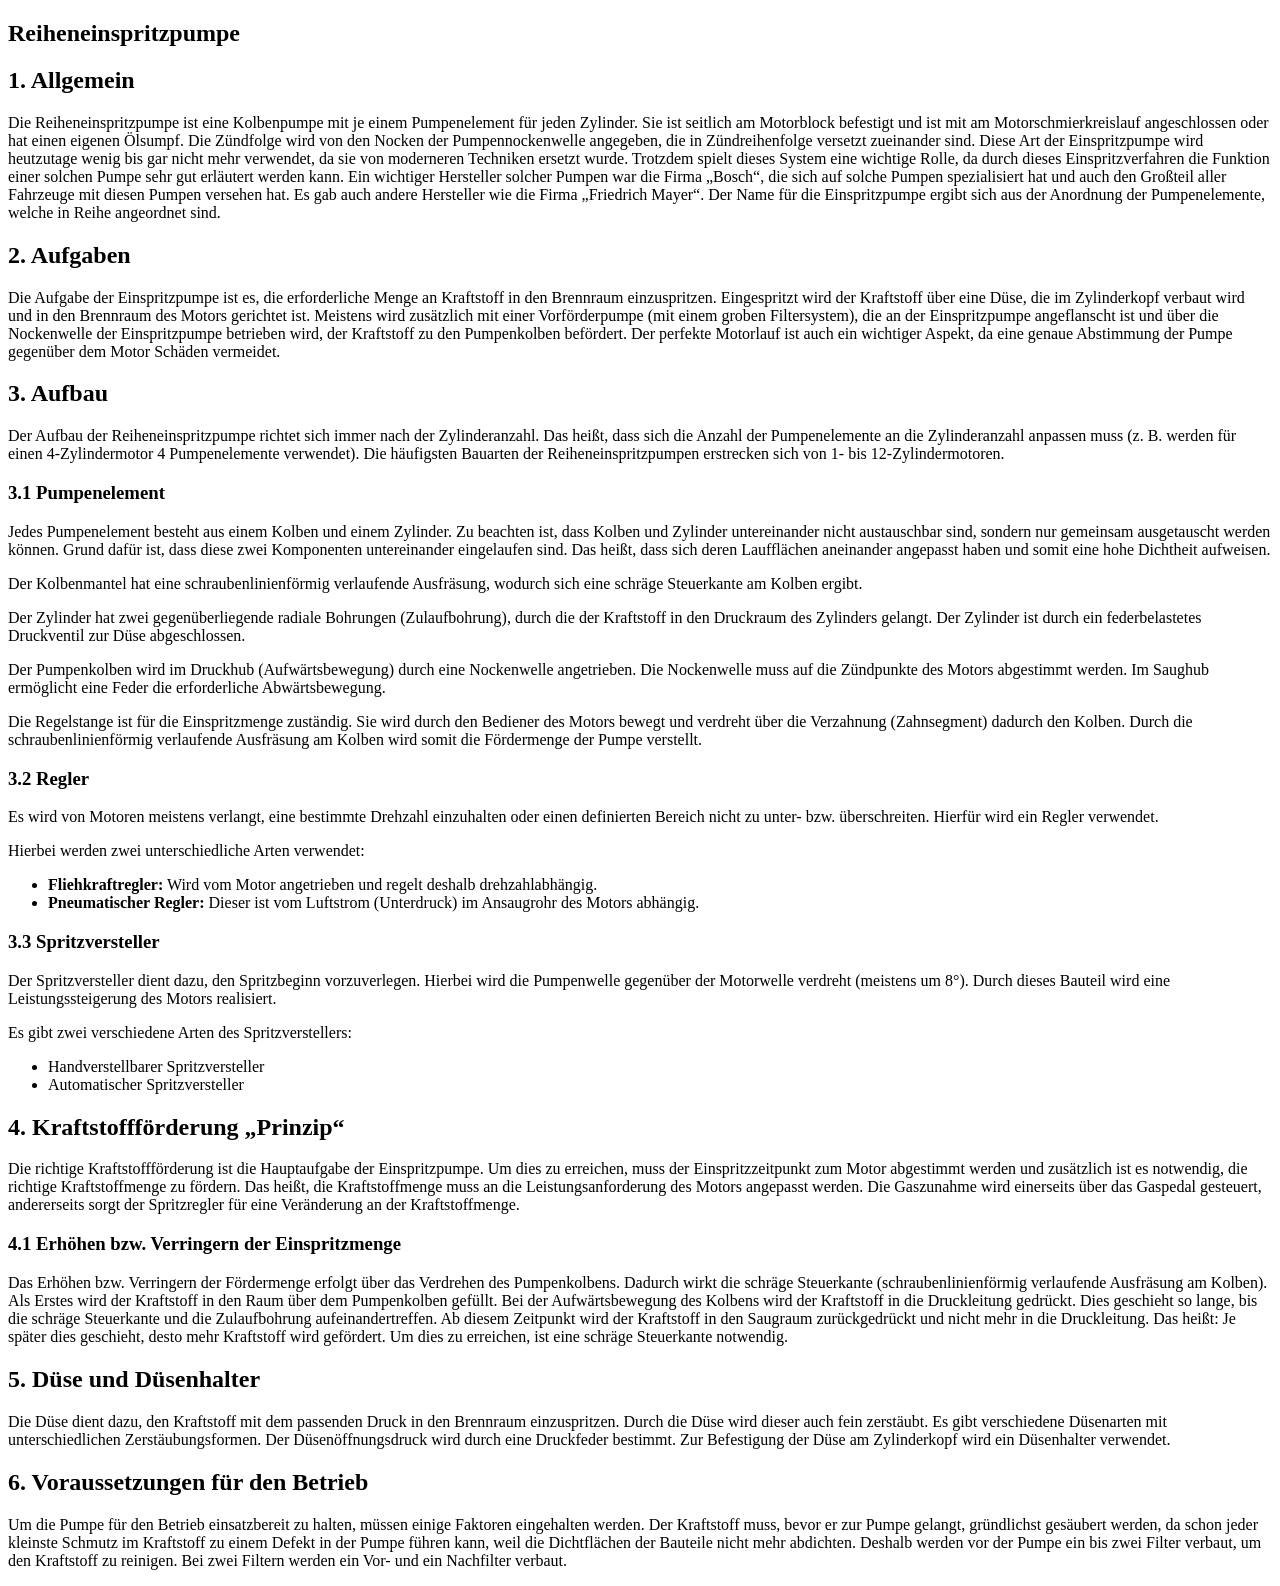
==== Einspritzung.html @ a96e4a01 "Create Einspritzung.html" ====
<!DOCTYPE html>
<html lang="de">
<head>
    <meta charset="UTF-8">
    <meta name="viewport" content="width=device-width, initial-scale=1.0">
    <title>Reiheneinspritzpumpe</title>
</head>
<body>

    <article>
        <h1>Reiheneinspritzpumpe</h1>

        <section id="allgemein">
            <h2>1. Allgemein</h2>
            <p>Die Reiheneinspritzpumpe ist eine Kolbenpumpe mit je einem Pumpenelement für jeden Zylinder. Sie ist seitlich am Motorblock befestigt und ist mit am Motorschmierkreislauf angeschlossen oder hat einen eigenen Ölsumpf. Die Zündfolge wird von den Nocken der Pumpennockenwelle angegeben, die in Zündreihenfolge versetzt zueinander sind. Diese Art der Einspritzpumpe wird heutzutage wenig bis gar nicht mehr verwendet, da sie von moderneren Techniken ersetzt wurde. Trotzdem spielt dieses System eine wichtige Rolle, da durch dieses Einspritzverfahren die Funktion einer solchen Pumpe sehr gut erläutert werden kann. Ein wichtiger Hersteller solcher Pumpen war die Firma „Bosch“, die sich auf solche Pumpen spezialisiert hat und auch den Großteil aller Fahrzeuge mit diesen Pumpen versehen hat. Es gab auch andere Hersteller wie die Firma „Friedrich Mayer“. Der Name für die Einspritzpumpe ergibt sich aus der Anordnung der Pumpenelemente, welche in Reihe angeordnet sind.</p>
        </section>

        <section id="aufgaben">
            <h2>2. Aufgaben</h2>
            <p>Die Aufgabe der Einspritzpumpe ist es, die erforderliche Menge an Kraftstoff in den Brennraum einzuspritzen. Eingespritzt wird der Kraftstoff über eine Düse, die im Zylinderkopf verbaut wird und in den Brennraum des Motors gerichtet ist. Meistens wird zusätzlich mit einer Vorförderpumpe (mit einem groben Filtersystem), die an der Einspritzpumpe angeflanscht ist und über die Nockenwelle der Einspritzpumpe betrieben wird, der Kraftstoff zu den Pumpenkolben befördert. Der perfekte Motorlauf ist auch ein wichtiger Aspekt, da eine genaue Abstimmung der Pumpe gegenüber dem Motor Schäden vermeidet.</p>
        </section>

        <section id="aufbau">
            <h2>3. Aufbau</h2>
            <p>Der Aufbau der Reiheneinspritzpumpe richtet sich immer nach der Zylinderanzahl. Das heißt, dass sich die Anzahl der Pumpenelemente an die Zylinderanzahl anpassen muss (z. B. werden für einen 4-Zylindermotor 4 Pumpenelemente verwendet). Die häufigsten Bauarten der Reiheneinspritzpumpen erstrecken sich von 1- bis 12-Zylindermotoren.</p>

            <h3>3.1 Pumpenelement</h3>
            <p>Jedes Pumpenelement besteht aus einem Kolben und einem Zylinder. Zu beachten ist, dass Kolben und Zylinder untereinander nicht austauschbar sind, sondern nur gemeinsam ausgetauscht werden können. Grund dafür ist, dass diese zwei Komponenten untereinander eingelaufen sind. Das heißt, dass sich deren Laufflächen aneinander angepasst haben und somit eine hohe Dichtheit aufweisen.</p>
            <p>Der Kolbenmantel hat eine schraubenlinienförmig verlaufende Ausfräsung, wodurch sich eine schräge Steuerkante am Kolben ergibt.</p>
            <p>Der Zylinder hat zwei gegenüberliegende radiale Bohrungen (Zulaufbohrung), durch die der Kraftstoff in den Druckraum des Zylinders gelangt. Der Zylinder ist durch ein federbelastetes Druckventil zur Düse abgeschlossen.</p>
            <p>Der Pumpenkolben wird im Druckhub (Aufwärtsbewegung) durch eine Nockenwelle angetrieben. Die Nockenwelle muss auf die Zündpunkte des Motors abgestimmt werden. Im Saughub ermöglicht eine Feder die erforderliche Abwärtsbewegung.</p>
            <p>Die Regelstange ist für die Einspritzmenge zuständig. Sie wird durch den Bediener des Motors bewegt und verdreht über die Verzahnung (Zahnsegment) dadurch den Kolben. Durch die schraubenlinienförmig verlaufende Ausfräsung am Kolben wird somit die Fördermenge der Pumpe verstellt.</p>

            <h3>3.2 Regler</h3>
            <p>Es wird von Motoren meistens verlangt, eine bestimmte Drehzahl einzuhalten oder einen definierten Bereich nicht zu unter- bzw. überschreiten. Hierfür wird ein Regler verwendet.</p>
            <p>Hierbei werden zwei unterschiedliche Arten verwendet:</p>
            <ul>
                <li><strong>Fliehkraftregler:</strong> Wird vom Motor angetrieben und regelt deshalb drehzahlabhängig.</li>
                <li><strong>Pneumatischer Regler:</strong> Dieser ist vom Luftstrom (Unterdruck) im Ansaugrohr des Motors abhängig.</li>
            </ul>

            <h3>3.3 Spritzversteller</h3>
            <p>Der Spritzversteller dient dazu, den Spritzbeginn vorzuverlegen. Hierbei wird die Pumpenwelle gegenüber der Motorwelle verdreht (meistens um 8°). Durch dieses Bauteil wird eine Leistungssteigerung des Motors realisiert.</p>
            <p>Es gibt zwei verschiedene Arten des Spritzverstellers:</p>
            <ul>
                <li>Handverstellbarer Spritzversteller</li>
                <li>Automatischer Spritzversteller</li>
            </ul>
        </section>

        <section id="kraftstofffoerderung">
            <h2>4. Kraftstoffförderung „Prinzip“</h2>
            <p>Die richtige Kraftstoffförderung ist die Hauptaufgabe der Einspritzpumpe. Um dies zu erreichen, muss der Einspritzzeitpunkt zum Motor abgestimmt werden und zusätzlich ist es notwendig, die richtige Kraftstoffmenge zu fördern. Das heißt, die Kraftstoffmenge muss an die Leistungsanforderung des Motors angepasst werden. Die Gaszunahme wird einerseits über das Gaspedal gesteuert, andererseits sorgt der Spritzregler für eine Veränderung an der Kraftstoffmenge.</p>

            <h3>4.1 Erhöhen bzw. Verringern der Einspritzmenge</h3>
            <p>Das Erhöhen bzw. Verringern der Fördermenge erfolgt über das Verdrehen des Pumpenkolbens. Dadurch wirkt die schräge Steuerkante (schraubenlinienförmig verlaufende Ausfräsung am Kolben). Als Erstes wird der Kraftstoff in den Raum über dem Pumpenkolben gefüllt. Bei der Aufwärtsbewegung des Kolbens wird der Kraftstoff in die Druckleitung gedrückt. Dies geschieht so lange, bis die schräge Steuerkante und die Zulaufbohrung aufeinandertreffen. Ab diesem Zeitpunkt wird der Kraftstoff in den Saugraum zurückgedrückt und nicht mehr in die Druckleitung. Das heißt: Je später dies geschieht, desto mehr Kraftstoff wird gefördert. Um dies zu erreichen, ist eine schräge Steuerkante notwendig.</p>
        </section>

        <section id="duese">
            <h2>5. Düse und Düsenhalter</h2>
            <p>Die Düse dient dazu, den Kraftstoff mit dem passenden Druck in den Brennraum einzuspritzen. Durch die Düse wird dieser auch fein zerstäubt. Es gibt verschiedene Düsenarten mit unterschiedlichen Zerstäubungsformen. Der Düsenöffnungsdruck wird durch eine Druckfeder bestimmt. Zur Befestigung der Düse am Zylinderkopf wird ein Düsenhalter verwendet.</p>
        </section>

        <section id="voraussetzungen">
            <h2>6. Voraussetzungen für den Betrieb</h2>
            <p>Um die Pumpe für den Betrieb einsatzbereit zu halten, müssen einige Faktoren eingehalten werden. Der Kraftstoff muss, bevor er zur Pumpe gelangt, gründlichst gesäubert werden, da schon jeder kleinste Schmutz im Kraftstoff zu einem Defekt in der Pumpe führen kann, weil die Dichtflächen der Bauteile nicht mehr abdichten. Deshalb werden vor der Pumpe ein bis zwei Filter verbaut, um den Kraftstoff zu reinigen. Bei zwei Filtern werden ein Vor- und ein Nachfilter verbaut.</p>
        </section>
    </article>

</body>
</html>
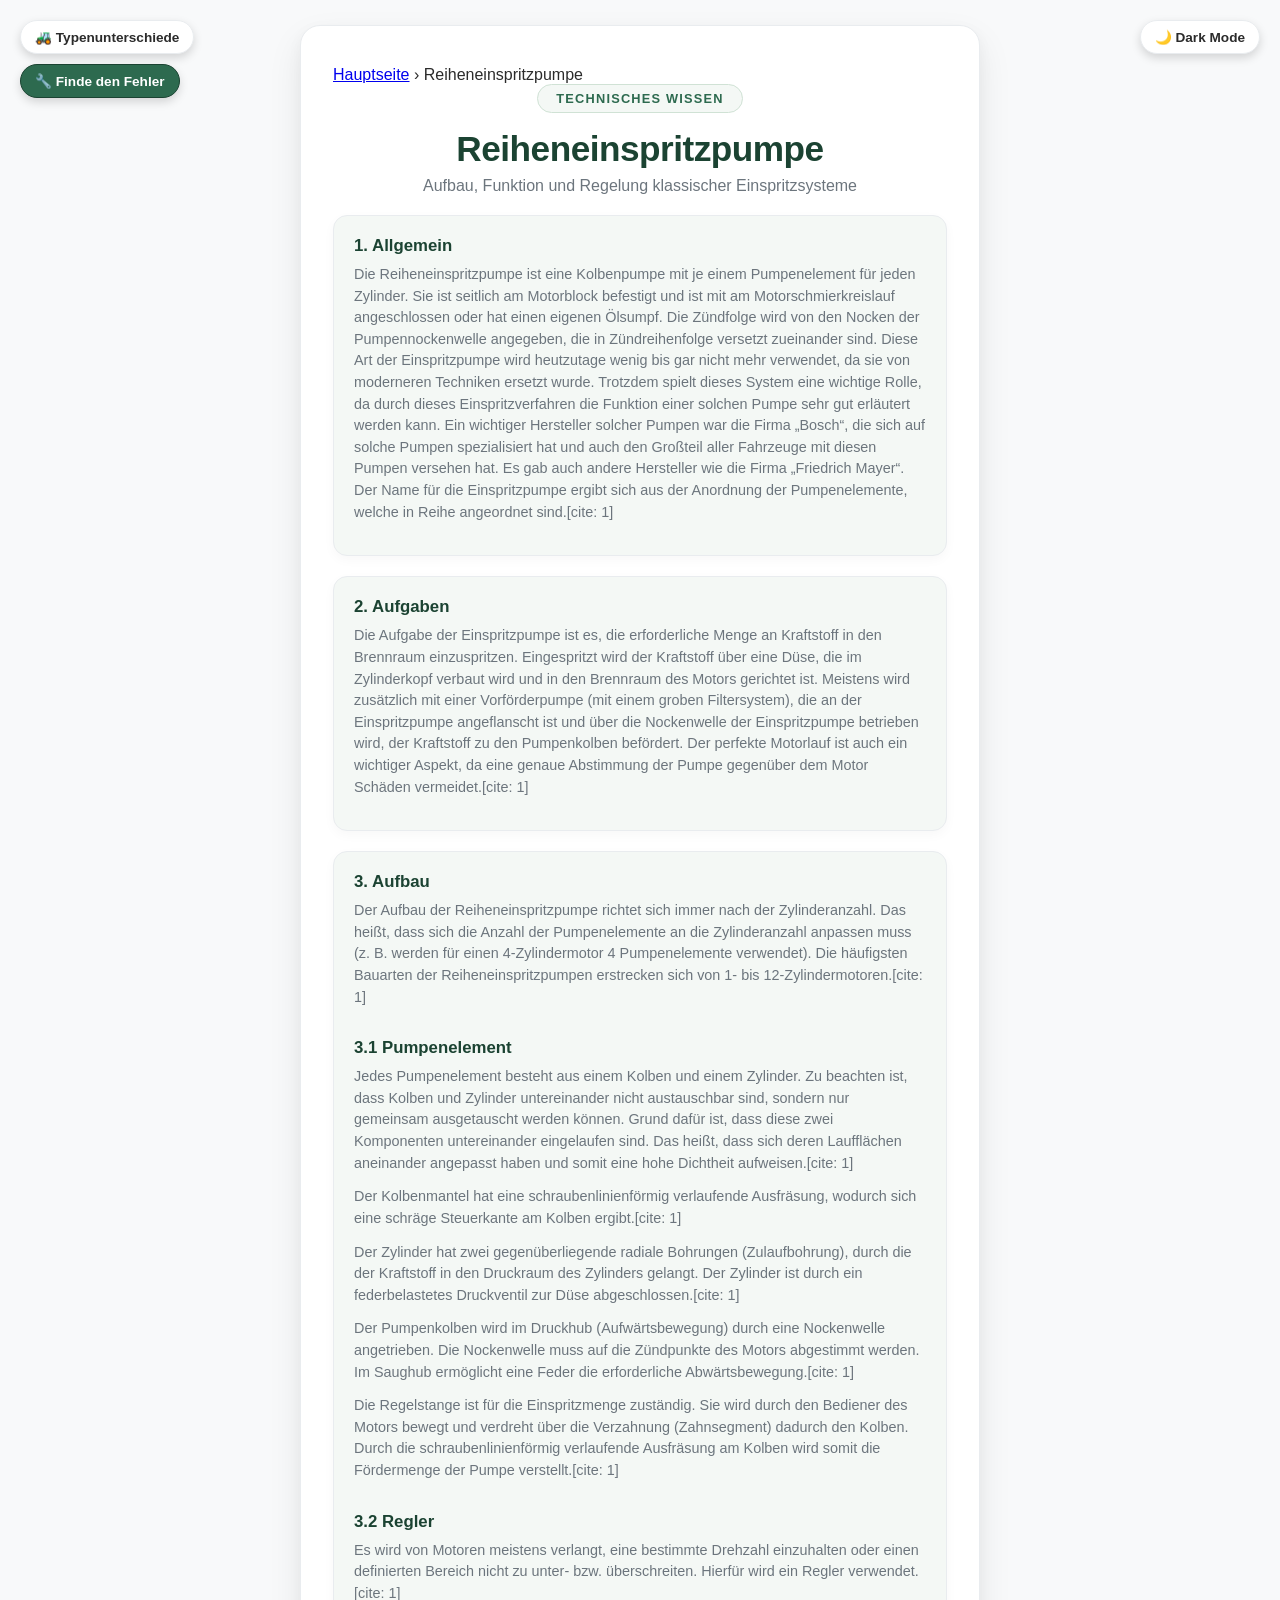
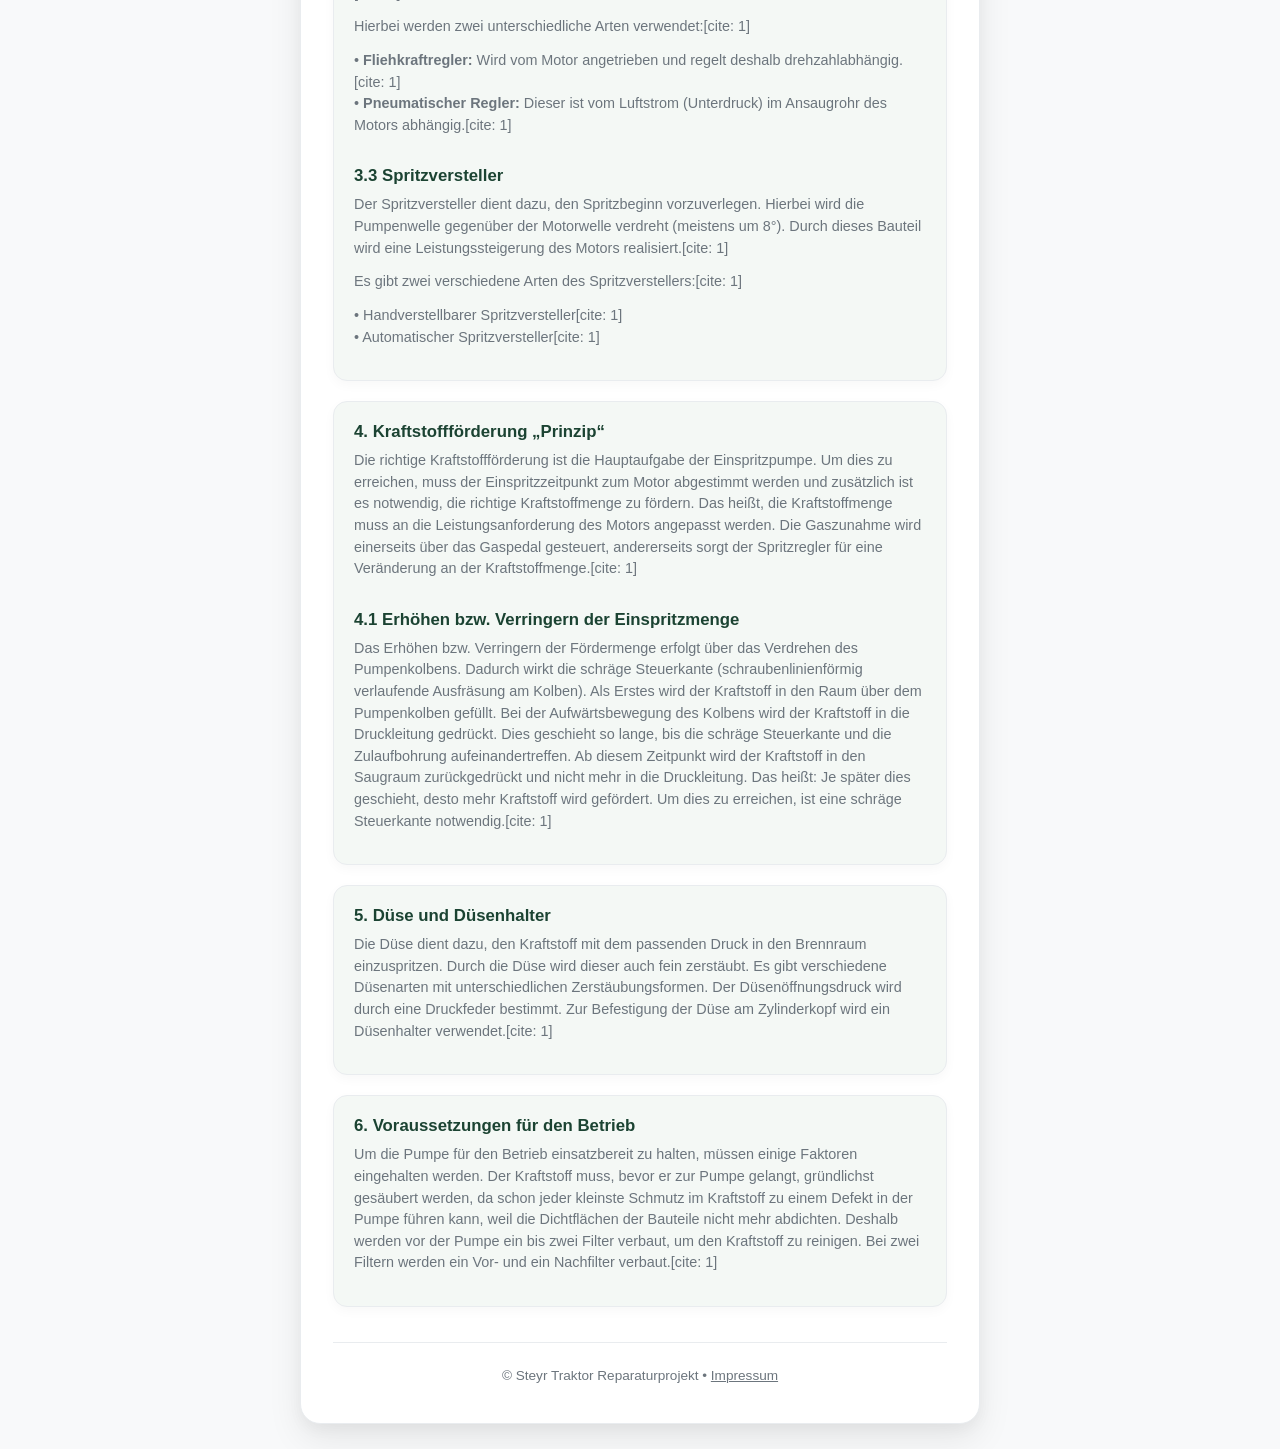
==== commit a30246b6: "Update Einspritzung.html" ====
--- a/Einspritzung.html
+++ b/Einspritzung.html
@@ -3,69 +3,117 @@
 <head>
     <meta charset="UTF-8">
     <meta name="viewport" content="width=device-width, initial-scale=1.0">
-    <title>Reiheneinspritzpumpe</title>
+    <title>Reiheneinspritzpumpe – Aufbau & Funktion</title>
+    <link rel="stylesheet" href="style.css">
+    <script>
+        if (localStorage.getItem('theme') === 'dark') {
+            document.documentElement.classList.add('dark-mode');
+        }
+    </script>
 </head>
 <body>
 
-    <article>
-        <h1>Reiheneinspritzpumpe</h1>
+    <div class="top-nav-buttons">
+        <a href="typenunterschiede.html" class="top-btn spec-btn">🚜 Typenunterschiede</a>
+        <a href="troubleshooting.html" class="top-btn trouble-btn">🔧 Finde den Fehler</a>
+    </div>
+    <button id="theme-toggle" class="theme-toggle-btn">🌙 Dark Mode</button>
 
-        <section id="allgemein">
-            <h2>1. Allgemein</h2>
-            <p>Die Reiheneinspritzpumpe ist eine Kolbenpumpe mit je einem Pumpenelement für jeden Zylinder. Sie ist seitlich am Motorblock befestigt und ist mit am Motorschmierkreislauf angeschlossen oder hat einen eigenen Ölsumpf. Die Zündfolge wird von den Nocken der Pumpennockenwelle angegeben, die in Zündreihenfolge versetzt zueinander sind. Diese Art der Einspritzpumpe wird heutzutage wenig bis gar nicht mehr verwendet, da sie von moderneren Techniken ersetzt wurde. Trotzdem spielt dieses System eine wichtige Rolle, da durch dieses Einspritzverfahren die Funktion einer solchen Pumpe sehr gut erläutert werden kann. Ein wichtiger Hersteller solcher Pumpen war die Firma „Bosch“, die sich auf solche Pumpen spezialisiert hat und auch den Großteil aller Fahrzeuge mit diesen Pumpen versehen hat. Es gab auch andere Hersteller wie die Firma „Friedrich Mayer“. Der Name für die Einspritzpumpe ergibt sich aus der Anordnung der Pumpenelemente, welche in Reihe angeordnet sind.</p>
-        </section>
+    <div class="container">
 
-        <section id="aufgaben">
-            <h2>2. Aufgaben</h2>
-            <p>Die Aufgabe der Einspritzpumpe ist es, die erforderliche Menge an Kraftstoff in den Brennraum einzuspritzen. Eingespritzt wird der Kraftstoff über eine Düse, die im Zylinderkopf verbaut wird und in den Brennraum des Motors gerichtet ist. Meistens wird zusätzlich mit einer Vorförderpumpe (mit einem groben Filtersystem), die an der Einspritzpumpe angeflanscht ist und über die Nockenwelle der Einspritzpumpe betrieben wird, der Kraftstoff zu den Pumpenkolben befördert. Der perfekte Motorlauf ist auch ein wichtiger Aspekt, da eine genaue Abstimmung der Pumpe gegenüber dem Motor Schäden vermeidet.</p>
-        </section>
+        <nav class="breadcrumb">
+            <a href="index.html">Hauptseite</a>
+            <span class="separator">›</span>
+            <span class="current">Reiheneinspritzpumpe</span>
+        </nav>
 
-        <section id="aufbau">
-            <h2>3. Aufbau</h2>
-            <p>Der Aufbau der Reiheneinspritzpumpe richtet sich immer nach der Zylinderanzahl. Das heißt, dass sich die Anzahl der Pumpenelemente an die Zylinderanzahl anpassen muss (z. B. werden für einen 4-Zylindermotor 4 Pumpenelemente verwendet). Die häufigsten Bauarten der Reiheneinspritzpumpen erstrecken sich von 1- bis 12-Zylindermotoren.</p>
+        <div class="header-section">
+            <span class="badge">Technisches Wissen</span>
+            <h1>Reiheneinspritzpumpe</h1>
+            <p class="subtitle">Aufbau, Funktion und Regelung klassischer Einspritzsysteme</p>
+        </div>
 
-            <h3>3.1 Pumpenelement</h3>
-            <p>Jedes Pumpenelement besteht aus einem Kolben und einem Zylinder. Zu beachten ist, dass Kolben und Zylinder untereinander nicht austauschbar sind, sondern nur gemeinsam ausgetauscht werden können. Grund dafür ist, dass diese zwei Komponenten untereinander eingelaufen sind. Das heißt, dass sich deren Laufflächen aneinander angepasst haben und somit eine hohe Dichtheit aufweisen.</p>
-            <p>Der Kolbenmantel hat eine schraubenlinienförmig verlaufende Ausfräsung, wodurch sich eine schräge Steuerkante am Kolben ergibt.</p>
-            <p>Der Zylinder hat zwei gegenüberliegende radiale Bohrungen (Zulaufbohrung), durch die der Kraftstoff in den Druckraum des Zylinders gelangt. Der Zylinder ist durch ein federbelastetes Druckventil zur Düse abgeschlossen.</p>
-            <p>Der Pumpenkolben wird im Druckhub (Aufwärtsbewegung) durch eine Nockenwelle angetrieben. Die Nockenwelle muss auf die Zündpunkte des Motors abgestimmt werden. Im Saughub ermöglicht eine Feder die erforderliche Abwärtsbewegung.</p>
-            <p>Die Regelstange ist für die Einspritzmenge zuständig. Sie wird durch den Bediener des Motors bewegt und verdreht über die Verzahnung (Zahnsegment) dadurch den Kolben. Durch die schraubenlinienförmig verlaufende Ausfräsung am Kolben wird somit die Fördermenge der Pumpe verstellt.</p>
+        <div class="steps-list">
 
-            <h3>3.2 Regler</h3>
-            <p>Es wird von Motoren meistens verlangt, eine bestimmte Drehzahl einzuhalten oder einen definierten Bereich nicht zu unter- bzw. überschreiten. Hierfür wird ein Regler verwendet.</p>
-            <p>Hierbei werden zwei unterschiedliche Arten verwendet:</p>
-            <ul>
-                <li><strong>Fliehkraftregler:</strong> Wird vom Motor angetrieben und regelt deshalb drehzahlabhängig.</li>
-                <li><strong>Pneumatischer Regler:</strong> Dieser ist vom Luftstrom (Unterdruck) im Ansaugrohr des Motors abhängig.</li>
-            </ul>
+            <div class="step-card">
+                <h3>1. Allgemein</h3>
+                <p>Die Reiheneinspritzpumpe ist eine Kolbenpumpe mit je einem Pumpenelement für jeden Zylinder. Sie ist seitlich am Motorblock befestigt und ist mit am Motorschmierkreislauf angeschlossen oder hat einen eigenen Ölsumpf. Die Zündfolge wird von den Nocken der Pumpennockenwelle angegeben, die in Zündreihenfolge versetzt zueinander sind. Diese Art der Einspritzpumpe wird heutzutage wenig bis gar nicht mehr verwendet, da sie von moderneren Techniken ersetzt wurde. Trotzdem spielt dieses System eine wichtige Rolle, da durch dieses Einspritzverfahren die Funktion einer solchen Pumpe sehr gut erläutert werden kann. Ein wichtiger Hersteller solcher Pumpen war die Firma „Bosch“, die sich auf solche Pumpen spezialisiert hat und auch den Großteil aller Fahrzeuge mit diesen Pumpen versehen hat. Es gab auch andere Hersteller wie die Firma „Friedrich Mayer“. Der Name für die Einspritzpumpe ergibt sich aus der Anordnung der Pumpenelemente, welche in Reihe angeordnet sind.[cite: 1]</p>
+            </div>
 
-            <h3>3.3 Spritzversteller</h3>
-            <p>Der Spritzversteller dient dazu, den Spritzbeginn vorzuverlegen. Hierbei wird die Pumpenwelle gegenüber der Motorwelle verdreht (meistens um 8°). Durch dieses Bauteil wird eine Leistungssteigerung des Motors realisiert.</p>
-            <p>Es gibt zwei verschiedene Arten des Spritzverstellers:</p>
-            <ul>
-                <li>Handverstellbarer Spritzversteller</li>
-                <li>Automatischer Spritzversteller</li>
-            </ul>
-        </section>
+            <div class="step-card">
+                <h3>2. Aufgaben</h3>
+                <p>Die Aufgabe der Einspritzpumpe ist es, die erforderliche Menge an Kraftstoff in den Brennraum einzuspritzen. Eingespritzt wird der Kraftstoff über eine Düse, die im Zylinderkopf verbaut wird und in den Brennraum des Motors gerichtet ist. Meistens wird zusätzlich mit einer Vorförderpumpe (mit einem groben Filtersystem), die an der Einspritzpumpe angeflanscht ist und über die Nockenwelle der Einspritzpumpe betrieben wird, der Kraftstoff zu den Pumpenkolben befördert. Der perfekte Motorlauf ist auch ein wichtiger Aspekt, da eine genaue Abstimmung der Pumpe gegenüber dem Motor Schäden vermeidet.[cite: 1]</p>
+            </div>
 
-        <section id="kraftstofffoerderung">
-            <h2>4. Kraftstoffförderung „Prinzip“</h2>
-            <p>Die richtige Kraftstoffförderung ist die Hauptaufgabe der Einspritzpumpe. Um dies zu erreichen, muss der Einspritzzeitpunkt zum Motor abgestimmt werden und zusätzlich ist es notwendig, die richtige Kraftstoffmenge zu fördern. Das heißt, die Kraftstoffmenge muss an die Leistungsanforderung des Motors angepasst werden. Die Gaszunahme wird einerseits über das Gaspedal gesteuert, andererseits sorgt der Spritzregler für eine Veränderung an der Kraftstoffmenge.</p>
+            <div class="step-card">
+                <h3>3. Aufbau</h3>
+                <p>Der Aufbau der Reiheneinspritzpumpe richtet sich immer nach der Zylinderanzahl. Das heißt, dass sich die Anzahl der Pumpenelemente an die Zylinderanzahl anpassen muss (z. B. werden für einen 4-Zylindermotor 4 Pumpenelemente verwendet). Die häufigsten Bauarten der Reiheneinspritzpumpen erstrecken sich von 1- bis 12-Zylindermotoren.[cite: 1]</p>
 
-            <h3>4.1 Erhöhen bzw. Verringern der Einspritzmenge</h3>
-            <p>Das Erhöhen bzw. Verringern der Fördermenge erfolgt über das Verdrehen des Pumpenkolbens. Dadurch wirkt die schräge Steuerkante (schraubenlinienförmig verlaufende Ausfräsung am Kolben). Als Erstes wird der Kraftstoff in den Raum über dem Pumpenkolben gefüllt. Bei der Aufwärtsbewegung des Kolbens wird der Kraftstoff in die Druckleitung gedrückt. Dies geschieht so lange, bis die schräge Steuerkante und die Zulaufbohrung aufeinandertreffen. Ab diesem Zeitpunkt wird der Kraftstoff in den Saugraum zurückgedrückt und nicht mehr in die Druckleitung. Das heißt: Je später dies geschieht, desto mehr Kraftstoff wird gefördert. Um dies zu erreichen, ist eine schräge Steuerkante notwendig.</p>
-        </section>
+                <br>
+                <h3>3.1 Pumpenelement</h3>
+                <p>Jedes Pumpenelement besteht aus einem Kolben und einem Zylinder. Zu beachten ist, dass Kolben und Zylinder untereinander nicht austauschbar sind, sondern nur gemeinsam ausgetauscht werden können. Grund dafür ist, dass diese zwei Komponenten untereinander eingelaufen sind. Das heißt, dass sich deren Laufflächen aneinander angepasst haben und somit eine hohe Dichtheit aufweisen.[cite: 1]</p>
+                <p>Der Kolbenmantel hat eine schraubenlinienförmig verlaufende Ausfräsung, wodurch sich eine schräge Steuerkante am Kolben ergibt.[cite: 1]</p>
+                <p>Der Zylinder hat zwei gegenüberliegende radiale Bohrungen (Zulaufbohrung), durch die der Kraftstoff in den Druckraum des Zylinders gelangt. Der Zylinder ist durch ein federbelastetes Druckventil zur Düse abgeschlossen.[cite: 1]</p>
+                <p>Der Pumpenkolben wird im Druckhub (Aufwärtsbewegung) durch eine Nockenwelle angetrieben. Die Nockenwelle muss auf die Zündpunkte des Motors abgestimmt werden. Im Saughub ermöglicht eine Feder die erforderliche Abwärtsbewegung.[cite: 1]</p>
+                <p>Die Regelstange ist für die Einspritzmenge zuständig. Sie wird durch den Bediener des Motors bewegt und verdreht über die Verzahnung (Zahnsegment) dadurch den Kolben. Durch die schraubenlinienförmig verlaufende Ausfräsung am Kolben wird somit die Fördermenge der Pumpe verstellt.[cite: 1]</p>
 
-        <section id="duese">
-            <h2>5. Düse und Düsenhalter</h2>
-            <p>Die Düse dient dazu, den Kraftstoff mit dem passenden Druck in den Brennraum einzuspritzen. Durch die Düse wird dieser auch fein zerstäubt. Es gibt verschiedene Düsenarten mit unterschiedlichen Zerstäubungsformen. Der Düsenöffnungsdruck wird durch eine Druckfeder bestimmt. Zur Befestigung der Düse am Zylinderkopf wird ein Düsenhalter verwendet.</p>
-        </section>
+                <br>
+                <h3>3.2 Regler</h3>
+                <p>Es wird von Motoren meistens verlangt, eine bestimmte Drehzahl einzuhalten oder einen definierten Bereich nicht zu unter- bzw. überschreiten. Hierfür wird ein Regler verwendet.[cite: 1]</p>
+                <p>Hierbei werden zwei unterschiedliche Arten verwendet:[cite: 1]</p>
+                <p>• <strong>Fliehkraftregler:</strong> Wird vom Motor angetrieben und regelt deshalb drehzahlabhängig.[cite: 1]<br>
+                • <strong>Pneumatischer Regler:</strong> Dieser ist vom Luftstrom (Unterdruck) im Ansaugrohr des Motors abhängig.[cite: 1]</p>
 
-        <section id="voraussetzungen">
-            <h2>6. Voraussetzungen für den Betrieb</h2>
-            <p>Um die Pumpe für den Betrieb einsatzbereit zu halten, müssen einige Faktoren eingehalten werden. Der Kraftstoff muss, bevor er zur Pumpe gelangt, gründlichst gesäubert werden, da schon jeder kleinste Schmutz im Kraftstoff zu einem Defekt in der Pumpe führen kann, weil die Dichtflächen der Bauteile nicht mehr abdichten. Deshalb werden vor der Pumpe ein bis zwei Filter verbaut, um den Kraftstoff zu reinigen. Bei zwei Filtern werden ein Vor- und ein Nachfilter verbaut.</p>
-        </section>
-    </article>
+                <br>
+                <h3>3.3 Spritzversteller</h3>
+                <p>Der Spritzversteller dient dazu, den Spritzbeginn vorzuverlegen. Hierbei wird die Pumpenwelle gegenüber der Motorwelle verdreht (meistens um 8°). Durch dieses Bauteil wird eine Leistungssteigerung des Motors realisiert.[cite: 1]</p>
+                <p>Es gibt zwei verschiedene Arten des Spritzverstellers:[cite: 1]</p>
+                <p>• Handverstellbarer Spritzversteller[cite: 1]<br>
+                • Automatischer Spritzversteller[cite: 1]</p>
+            </div>
 
+            <div class="step-card">
+                <h3>4. Kraftstoffförderung „Prinzip“</h3>
+                <p>Die richtige Kraftstoffförderung ist die Hauptaufgabe der Einspritzpumpe. Um dies zu erreichen, muss der Einspritzzeitpunkt zum Motor abgestimmt werden und zusätzlich ist es notwendig, die richtige Kraftstoffmenge zu fördern. Das heißt, die Kraftstoffmenge muss an die Leistungsanforderung des Motors angepasst werden. Die Gaszunahme wird einerseits über das Gaspedal gesteuert, andererseits sorgt der Spritzregler für eine Veränderung an der Kraftstoffmenge.[cite: 1]</p>
+
+                <br>
+                <h3>4.1 Erhöhen bzw. Verringern der Einspritzmenge</h3>
+                <p>Das Erhöhen bzw. Verringern der Fördermenge erfolgt über das Verdrehen des Pumpenkolbens. Dadurch wirkt die schräge Steuerkante (schraubenlinienförmig verlaufende Ausfräsung am Kolben). Als Erstes wird der Kraftstoff in den Raum über dem Pumpenkolben gefüllt. Bei der Aufwärtsbewegung des Kolbens wird der Kraftstoff in die Druckleitung gedrückt. Dies geschieht so lange, bis die schräge Steuerkante und die Zulaufbohrung aufeinandertreffen. Ab diesem Zeitpunkt wird der Kraftstoff in den Saugraum zurückgedrückt und nicht mehr in die Druckleitung. Das heißt: Je später dies geschieht, desto mehr Kraftstoff wird gefördert. Um dies zu erreichen, ist eine schräge Steuerkante notwendig.[cite: 1]</p>
+            </div>
+
+            <div class="step-card">
+                <h3>5. Düse und Düsenhalter</h3>
+                <p>Die Düse dient dazu, den Kraftstoff mit dem passenden Druck in den Brennraum einzuspritzen. Durch die Düse wird dieser auch fein zerstäubt. Es gibt verschiedene Düsenarten mit unterschiedlichen Zerstäubungsformen. Der Düsenöffnungsdruck wird durch eine Druckfeder bestimmt. Zur Befestigung der Düse am Zylinderkopf wird ein Düsenhalter verwendet.[cite: 1]</p>
+            </div>
+
+            <div class="step-card">
+                <h3>6. Voraussetzungen für den Betrieb</h3>
+                <p>Um die Pumpe für den Betrieb einsatzbereit zu halten, müssen einige Faktoren eingehalten werden. Der Kraftstoff muss, bevor er zur Pumpe gelangt, gründlichst gesäubert werden, da schon jeder kleinste Schmutz im Kraftstoff zu einem Defekt in der Pumpe führen kann, weil die Dichtflächen der Bauteile nicht mehr abdichten. Deshalb werden vor der Pumpe ein bis zwei Filter verbaut, um den Kraftstoff zu reinigen. Bei zwei Filtern werden ein Vor- und ein Nachfilter verbaut.[cite: 1]</p>
+            </div>
+
+        </div>
+
+        <div class="footer-section">
+            <footer>
+                &copy; Steyr Traktor Reparaturprojekt &bull; <a href="impressum.html" style="color: inherit;">Impressum</a>
+            </footer>
+        </div>
+
+    </div>
+
+    <script>
+        const toggleBtn = document.getElementById('theme-toggle');
+        if (localStorage.getItem('theme') === 'dark') {
+            document.body.classList.add('dark-mode');
+            toggleBtn.textContent = '☀️ Light Mode';
+        }
+
+        toggleBtn.addEventListener('click', () => {
+            document.body.classList.toggle('dark-mode');
+            let theme = document.body.classList.contains('dark-mode') ? 'dark' : 'light';
+            toggleBtn.textContent = theme === 'dark' ? '☀️ Light Mode' : '🌙 Dark Mode';
+            localStorage.setItem('theme', theme);
+        });
+    </script>
 </body>
 </html>
--- a/style.css
+++ b/style.css
@@ -0,0 +1,606 @@
+/* ==========================================
+   1. THEME-VARIABLEN (LIGHT & DARK MODE)
+   ========================================== */
+:root {
+    --bg-color: #f8f9fa;
+    --card-bg: #ffffff;
+    --card-sub-bg: #f4f8f5;
+    --text-main: #2b2b2b;
+    --text-muted: #6c757d;
+    --border-color: #e9ecef;
+    --card-border: #d0e2d5;
+    --primary-green: #2d6a4f;
+    --primary-dark: #1b4332;
+    --accent-green: #52b788;
+    --hover-bg: #e2f0e6;
+    --table-header-bg: #e8f3ec;
+}
+
+body.dark-mode {
+    --bg-color: #121212;
+    --card-bg: #1e1e1e;
+    --card-sub-bg: #2a2a2a;
+    --text-main: #e0e0e0;
+    --text-muted: #a0a0a0;
+    --border-color: #333333;
+    --card-border: #3d4f43;
+    --primary-green: #52b788;
+    --primary-dark: #74c69d;
+    --accent-green: #40916c;
+    --hover-bg: #2d3b32;
+    --table-header-bg: #252525;
+}
+
+/* ==========================================
+   2. BASE STYLES & CURSOR FIXES
+   ========================================== */
+* {
+    box-sizing: border-box;
+    margin: 0;
+    padding: 0;
+    font-family: -apple-system, BlinkMacSystemFont, "Segoe UI", Roboto, Helvetica, Arial, sans-serif;
+}
+
+html, body, *, *::before, *::after {
+    cursor: auto !important;
+}
+
+body {
+    background-color: var(--bg-color);
+    color: var(--text-main);
+    display: flex;
+    justify-content: center;
+    align-items: center;
+    min-height: 100vh;
+    padding: 25px 15px;
+    position: relative;
+    overflow-x: hidden;
+    transition: background-color 0.3s ease, color 0.3s ease;
+}
+
+.container {
+    background-color: var(--card-bg);
+    border-radius: 20px;
+    box-shadow: 0 15px 35px rgba(0, 0, 0, 0.08), 0 5px 15px rgba(0, 0, 0, 0.04);
+    max-width: 680px;
+    width: 100%;
+    padding: 40px 32px;
+    border: 1px solid var(--border-color);
+    position: relative;
+    z-index: 10;
+}
+
+a, button, input, img, .model-card, .search-result-item {
+    cursor: pointer !important;
+}
+
+input[type="text"] {
+    cursor: text !important;
+}
+
+img {
+    max-width: 100%;
+    height: auto;
+    display: block;
+    border-radius: 8px;
+    transition: transform 0.2s ease, filter 0.2s ease;
+}
+
+img:hover {
+    filter: brightness(0.95);
+}
+
+/* ==========================================
+   3. HEADER, PROGRESS & SPECS STYLES
+   ========================================== */
+.header-section {
+    text-align: center;
+    margin-bottom: 20px;
+}
+
+.badge {
+    display: inline-block;
+    background-color: var(--card-sub-bg);
+    color: var(--primary-green);
+    font-size: 0.8rem;
+    font-weight: 800;
+    padding: 6px 18px;
+    border-radius: 50px;
+    text-transform: uppercase;
+    letter-spacing: 1.2px;
+    margin-bottom: 16px;
+    border: 1px solid var(--card-border);
+}
+
+h1 {
+    font-size: 2.2rem;
+    color: var(--primary-dark);
+    margin-bottom: 8px;
+    font-weight: 800;
+    letter-spacing: -0.5px;
+}
+
+.subtitle {
+    font-size: 1rem;
+    color: var(--text-muted);
+    margin-bottom: 15px;
+}
+
+.progress-bar-container {
+    width: 100%;
+    background-color: var(--border-color);
+    border-radius: 10px;
+    height: 8px;
+    overflow: hidden;
+    margin: 15px 0 25px 0;
+}
+
+.progress-bar-fill {
+    height: 100%;
+    background-color: var(--primary-green);
+    border-radius: 10px;
+    transition: width 0.5s ease;
+}
+
+.specs-grid {
+    display: grid;
+    grid-template-columns: repeat(auto-fit, minmax(130px, 1fr));
+    gap: 10px;
+    margin-bottom: 25px;
+}
+
+.spec-card {
+    background-color: var(--card-sub-bg);
+    border: 1px solid var(--card-border);
+    border-radius: 8px;
+    padding: 10px 12px;
+    text-align: center;
+}
+
+.spec-label {
+    display: block;
+    font-size: 0.75rem;
+    color: var(--text-muted);
+    text-transform: uppercase;
+    font-weight: 600;
+}
+
+.spec-value {
+    font-weight: 700;
+    color: var(--primary-dark);
+    font-size: 0.9rem;
+    margin-top: 2px;
+}
+
+.intro-box {
+    background-color: var(--card-sub-bg);
+    border-left: 4px solid var(--primary-green);
+    border-radius: 0 12px 12px 0;
+    padding: 18px 20px;
+    font-size: 1rem;
+    line-height: 1.6;
+    color: var(--text-main);
+    margin-bottom: 30px;
+}
+
+.section-title {
+    font-size: 1.25rem;
+    color: var(--primary-dark);
+    font-weight: 700;
+    margin-bottom: 20px;
+}
+
+/* ==========================================
+   4. MODELL-GRID (INDEX.HTML)
+   ========================================== */
+.model-grid {
+    display: flex;
+    flex-direction: column;
+    gap: 12px;
+    margin: 20px 0;
+}
+
+.model-card {
+    display: block;
+    padding: 14px 18px;
+    background-color: var(--card-sub-bg);
+    border: 1px solid var(--card-border);
+    border-radius: 8px;
+    text-decoration: none;
+    color: var(--primary-dark);
+    transition: all 0.2s ease-in-out;
+}
+
+.model-card:hover {
+    background-color: var(--hover-bg);
+    border-color: var(--primary-green);
+    transform: translateY(-2px);
+    box-shadow: 0 4px 8px rgba(0, 0, 0, 0.1);
+}
+
+.model-card h3 {
+    margin: 0;
+    font-size: 1.1rem;
+    font-weight: 700;
+    color: var(--primary-dark);
+}
+
+.model-card span {
+    font-size: 0.9rem;
+    color: var(--text-muted);
+}
+
+/* ==========================================
+   5. SCHRITTE & BILD-FORMATIERUNGEN
+   ========================================== */
+.steps-list {
+    display: flex;
+    flex-direction: column;
+    gap: 20px;
+    margin-bottom: 30px;
+}
+
+.step-card {
+    background-color: var(--card-sub-bg);
+    border: 1px solid var(--border-color);
+    border-radius: 14px;
+    padding: 20px;
+    box-shadow: 0 4px 12px rgba(0, 0, 0, 0.03);
+    display: flex;
+    flex-direction: column;
+    overflow: hidden;
+}
+
+.step-card h3 {
+    font-size: 1.05rem;
+    color: var(--primary-dark);
+    margin-bottom: 8px;
+    font-weight: 700;
+}
+
+.step-card p {
+    font-size: 0.9rem;
+    color: var(--text-muted);
+    line-height: 1.5;
+    margin-bottom: 12px;
+}
+
+.step-card img {
+    width: 100%;
+    max-height: 320px;
+    object-fit: cover;
+    border-radius: 8px;
+    border: 1px solid var(--border-color);
+}
+
+.hero-image-card {
+    width: 100%;
+    max-height: 350px;
+    border-radius: 12px;
+    overflow: hidden;
+    margin: 20px 0;
+    border: 1px solid var(--border-color);
+    background-color: var(--card-sub-bg);
+}
+
+.hero-image-card img {
+    width: 100%;
+    height: 100%;
+    object-fit: contain;
+}
+
+/* ==========================================
+   6. LIGHTBOX OVERLAY
+   ========================================== */
+.lightbox {
+    display: none;
+    position: fixed;
+    z-index: 2000;
+    top: 0;
+    left: 0;
+    width: 100vw;
+    height: 100vh;
+    background: rgba(0, 0, 0, 0.85);
+    justify-content: center;
+    align-items: center;
+    padding: 20px;
+}
+
+.lightbox img {
+    max-width: 92vw;
+    max-height: 90vh;
+    border-radius: 10px;
+    box-shadow: 0 10px 30px rgba(0, 0, 0, 0.5);
+    object-fit: contain;
+}
+
+/* ==========================================
+   7. TOP NAVIGATION & THEME TOGGLE
+   ========================================== */
+.top-nav-buttons {
+    position: fixed;
+    top: 20px;
+    left: 20px;
+    display: flex;
+    flex-direction: column;  /* Ordnet die Buttons untereinander an */
+    align-items: flex-start; /* Richtet die Buttons linksbündig aus */
+    gap: 10px;
+    z-index: 1000;
+}
+
+.top-btn {
+    background-color: var(--card-bg);
+    color: var(--text-main) !important;
+    border: 1px solid var(--border-color);
+    padding: 8px 14px;
+    border-radius: 20px;
+    font-size: 0.85rem;
+    font-weight: 600;
+    text-decoration: none;
+    box-shadow: 0 4px 10px rgba(0, 0, 0, 0.15);
+    transition: all 0.3s ease;
+}
+
+.top-btn:hover {
+    border-color: var(--primary-green);
+    transform: translateY(-2px);
+}
+
+.trouble-btn {
+    background-color: var(--primary-green);
+    color: #ffffff !important;
+    border-color: var(--primary-dark);
+}
+
+.trouble-btn:hover {
+    background-color: var(--primary-dark);
+}
+
+.theme-toggle-btn {
+    position: fixed;
+    top: 20px;
+    right: 20px;
+    background-color: var(--card-bg);
+    color: var(--text-main);
+    border: 1px solid var(--border-color);
+    padding: 8px 14px;
+    border-radius: 20px;
+    font-size: 0.85rem;
+    font-weight: 600;
+    box-shadow: 0 4px 10px rgba(0, 0, 0, 0.15);
+    z-index: 1000;
+    transition: all 0.3s ease;
+}
+
+.theme-toggle-btn:hover {
+    border-color: var(--primary-green);
+}
+
+/* ==========================================
+   8. STEYR REGEN OVERLAY
+   ========================================== */
+.steyr-rain {
+    position: fixed;
+    top: 0;
+    left: 0;
+    width: 100vw;
+    height: 100vh;
+    pointer-events: none !important;
+    z-index: 1;
+    overflow: hidden;
+}
+
+.steyr-drop {
+    position: absolute;
+    top: -60px;
+    font-size: 28px;
+    opacity: 0.35;
+    pointer-events: none !important;
+    animation: fall linear infinite;
+}
+
+@keyframes fall {
+    0% {
+        transform: translateY(-10vh) rotate(0deg);
+    }
+    100% {
+        transform: translateY(115vh) rotate(360deg);
+    }
+}
+
+/* ==========================================
+   9. SEARCH & POPUP STYLES
+   ========================================== */
+.search-container {
+    position: relative;
+    width: 100%;
+    margin: 15px 0 25px 0;
+}
+
+.search-container input {
+    width: 100%;
+    padding: 12px 18px;
+    font-size: 0.95rem;
+    border-radius: 10px;
+    border: 1px solid var(--border-color);
+    background-color: var(--card-sub-bg);
+    color: var(--text-main);
+    outline: none;
+    transition: border-color 0.2s ease, box-shadow 0.2s ease;
+}
+
+.search-container input:focus {
+    border-color: var(--primary-green);
+    box-shadow: 0 0 0 3px rgba(45, 106, 79, 0.15);
+}
+
+.search-results-popup {
+    display: none;
+    position: absolute;
+    top: 100%;
+    left: 0;
+    right: 0;
+    margin-top: 6px;
+    background-color: var(--card-bg, #1e1e1e);
+    border: 1px solid var(--border-color, #333);
+    border-radius: 10px;
+    box-shadow: 0 10px 25px rgba(0,0,0,0.3);
+    z-index: 1000;
+    max-height: 320px;
+    overflow-y: auto;
+}
+
+.search-result-item {
+    display: flex;
+    flex-direction: column;
+    padding: 10px 15px;
+    text-decoration: none;
+    color: var(--text-main, #fff);
+    border-bottom: 1px solid var(--border-color, #333);
+    transition: background-color 0.2s ease;
+}
+
+.search-result-item:last-child {
+    border-bottom: none;
+}
+
+.search-result-item:hover {
+    background-color: rgba(45, 106, 79, 0.2);
+}
+
+.search-result-category {
+    font-size: 0.75rem;
+    text-transform: uppercase;
+    letter-spacing: 0.5px;
+    color: #2d6a4f;
+    font-weight: bold;
+}
+
+.search-result-title {
+    font-size: 0.95rem;
+    margin-top: 2px;
+}
+
+.search-no-results {
+    padding: 15px;
+    font-size: 0.9rem;
+    opacity: 0.7;
+    text-align: center;
+}
+
+/* ==========================================
+   10. TROUBLESHOOTING CARDS
+   ========================================== */
+.trouble-list {
+    display: flex;
+    flex-direction: column;
+    gap: 15px;
+}
+
+.trouble-card {
+    background-color: var(--card-sub-bg);
+    border: 1px solid var(--border-color);
+    border-left: 4px solid var(--primary-green);
+    border-radius: 10px;
+    padding: 16px 20px;
+}
+
+.trouble-header {
+    display: flex;
+    justify-content: space-between;
+    align-items: center;
+    margin-bottom: 10px;
+    gap: 10px;
+}
+
+.trouble-header h3 {
+    font-size: 1.05rem;
+    color: var(--primary-dark);
+    margin: 0;
+}
+
+.time-tag {
+    font-size: 0.78rem;
+    background-color: var(--hover-bg);
+    color: var(--primary-green);
+    padding: 4px 10px;
+    border-radius: 20px;
+    font-weight: 700;
+    white-space: nowrap;
+}
+
+.trouble-card p {
+    font-size: 0.9rem;
+    line-height: 1.5;
+    margin-bottom: 6px;
+    color: var(--text-main);
+}
+
+.trouble-card p:last-child {
+    margin-bottom: 0;
+}
+
+/* ==========================================
+   11. TABELLEN-STYLES (TYPENUNTERSCHIEDE)
+   ========================================== */
+.compare-table-wrapper {
+    width: 100%;
+    overflow-x: auto;
+    margin: 20px 0 30px 0;
+    border-radius: 12px;
+    border: 1px solid var(--card-border);
+    background-color: var(--card-sub-bg);
+    box-shadow: 0 4px 12px rgba(0, 0, 0, 0.03);
+}
+
+.compare-table {
+    width: 100%;
+    border-collapse: collapse;
+    text-align: left;
+    font-size: 0.9rem;
+}
+
+.compare-table th, 
+.compare-table td {
+    padding: 14px 16px;
+    border-bottom: 1px solid var(--border-color);
+    color: var(--text-main);
+    line-height: 1.5;
+    vertical-align: top;
+}
+
+.compare-table th {
+    background-color: var(--table-header-bg);
+    color: var(--primary-dark);
+    font-weight: 700;
+    white-space: nowrap;
+    border-bottom: 2px solid var(--card-border);
+}
+
+.compare-table tr:last-child td {
+    border-bottom: none;
+}
+
+.compare-table tbody tr:hover {
+    background-color: var(--hover-bg);
+}
+
+.model-highlight {
+    font-weight: 700;
+    color: var(--primary-green);
+}
+
+/* ==========================================
+   12. FOOTER
+   ========================================== */
+.footer-section {
+    text-align: center;
+    margin-top: 35px;
+    border-top: 1px solid var(--border-color);
+    padding-top: 25px;
+}
+
+footer {
+    font-size: 0.85rem;
+    color: var(--text-muted);
+}
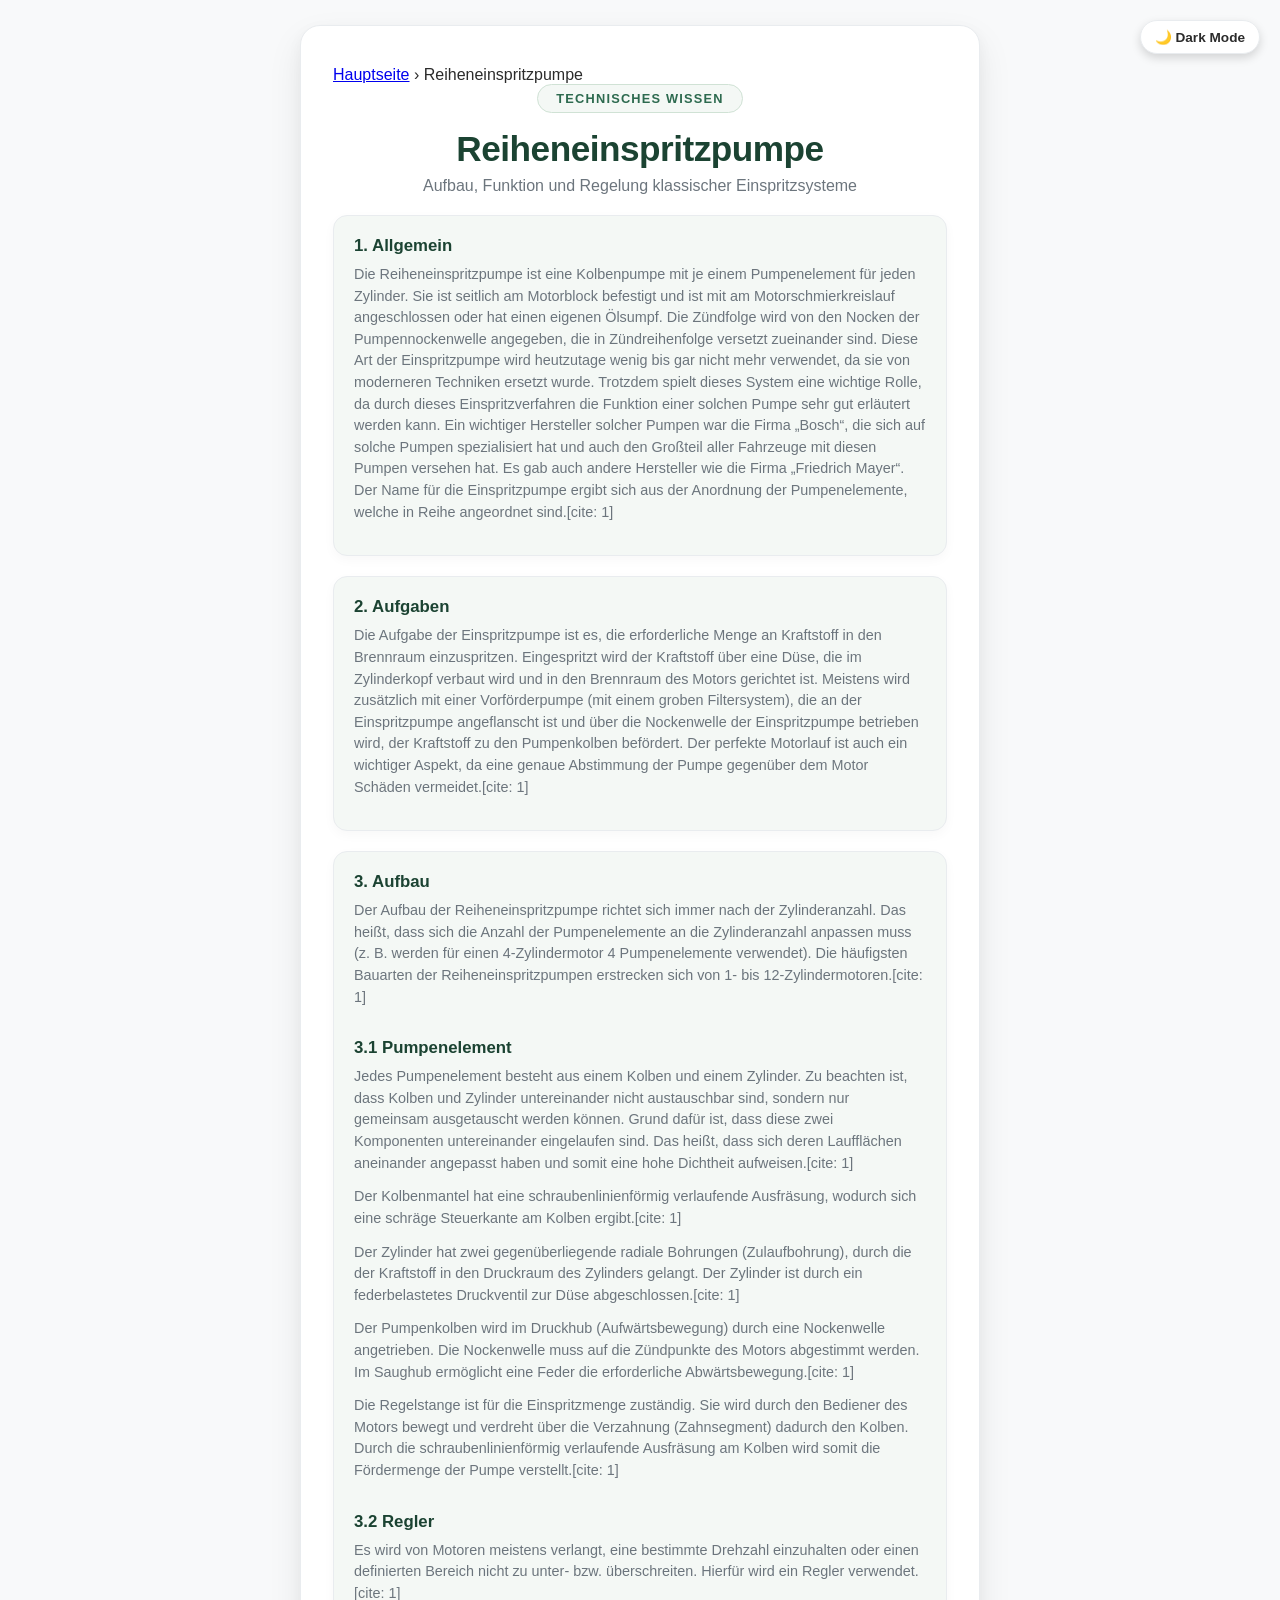
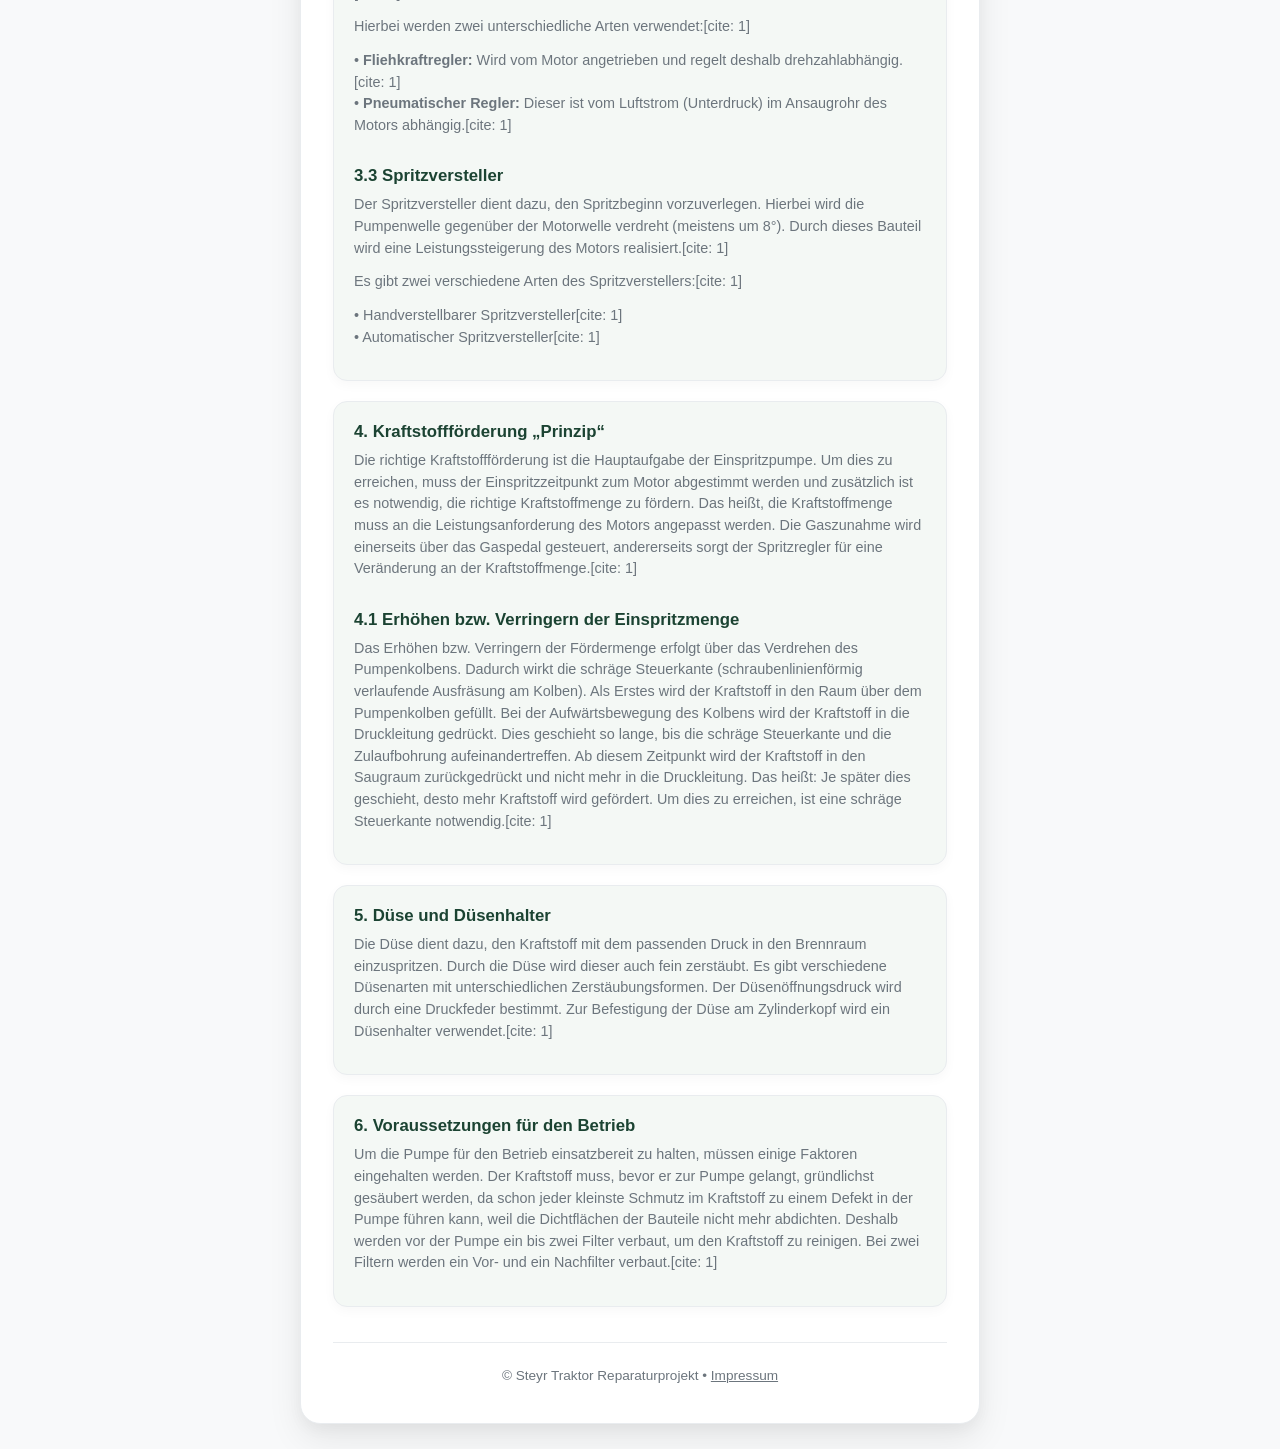
==== commit c42665bf: "Update Einspritzung.html" ====
--- a/Einspritzung.html
+++ b/Einspritzung.html
@@ -13,9 +13,7 @@
 </head>
 <body>
 
-    <div class="top-nav-buttons">
-        <a href="typenunterschiede.html" class="top-btn spec-btn">🚜 Typenunterschiede</a>
-        <a href="troubleshooting.html" class="top-btn trouble-btn">🔧 Finde den Fehler</a>
+   
     </div>
     <button id="theme-toggle" class="theme-toggle-btn">🌙 Dark Mode</button>
 
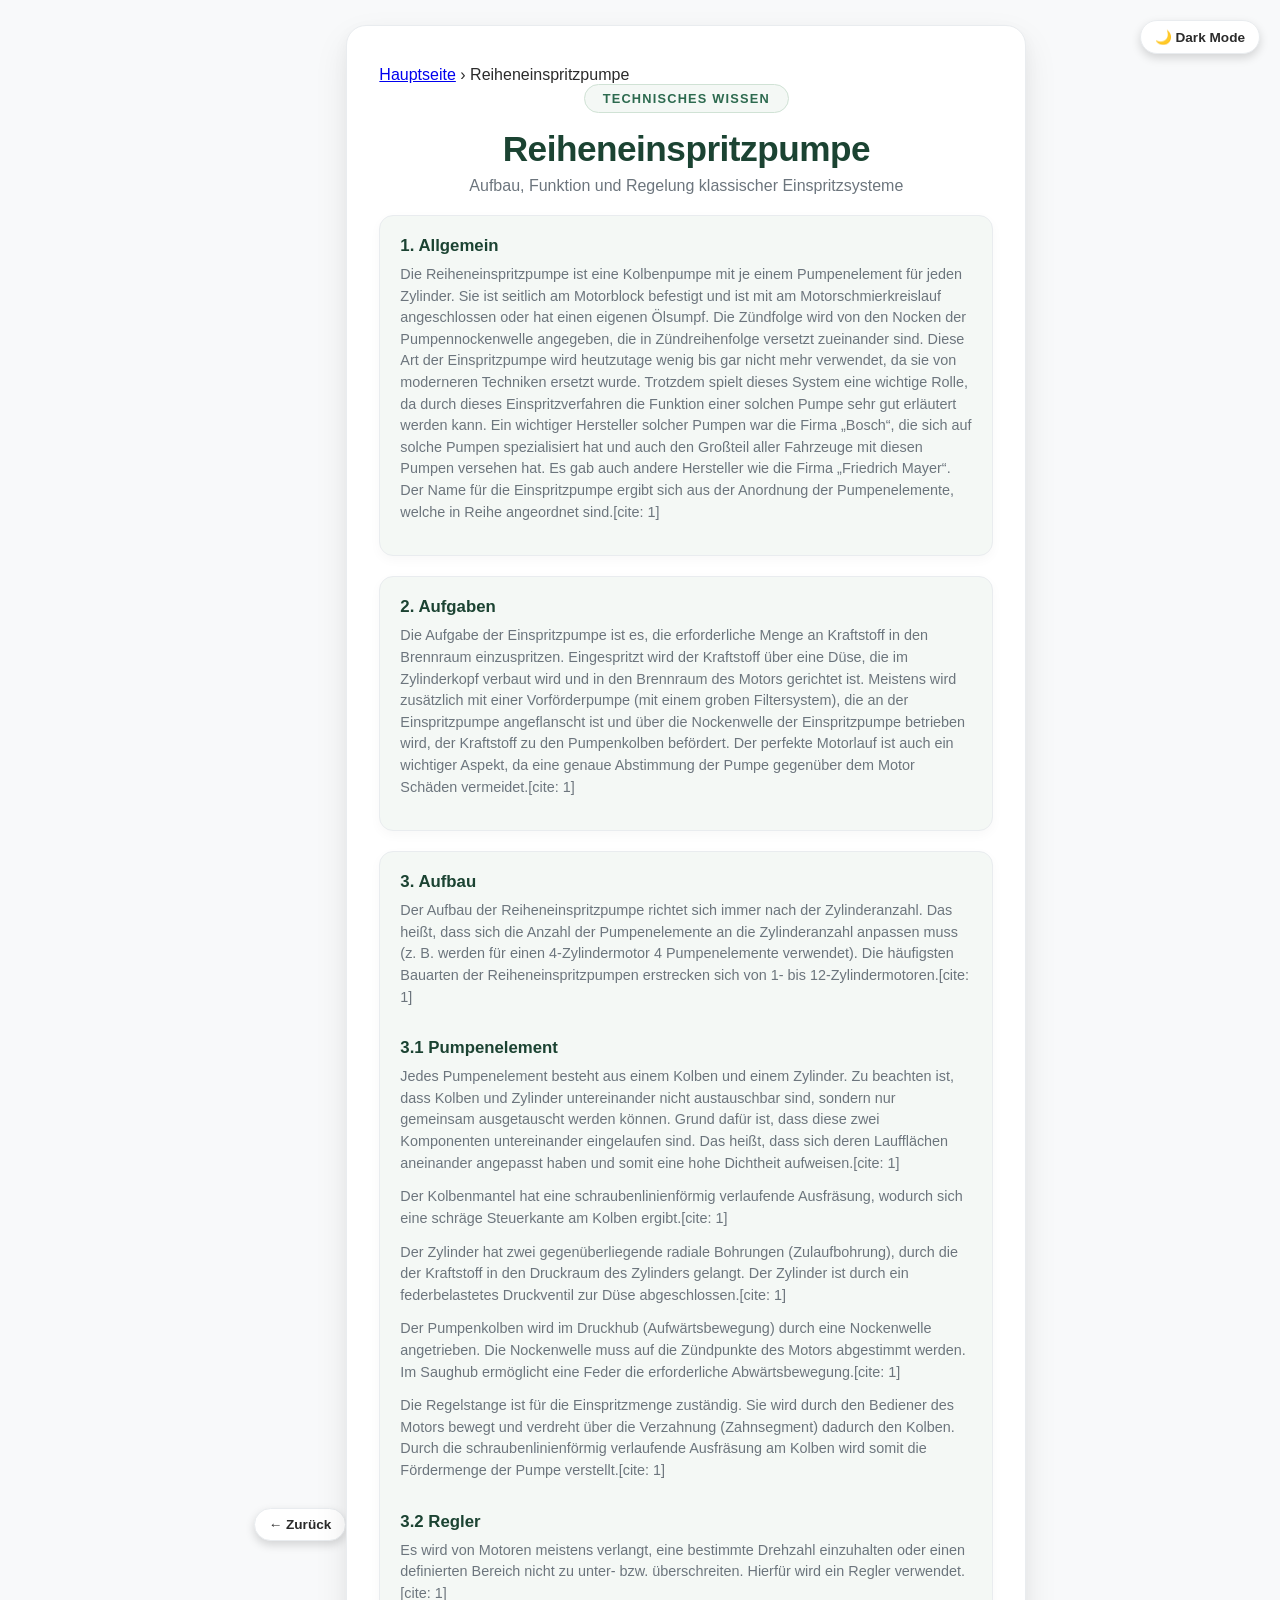
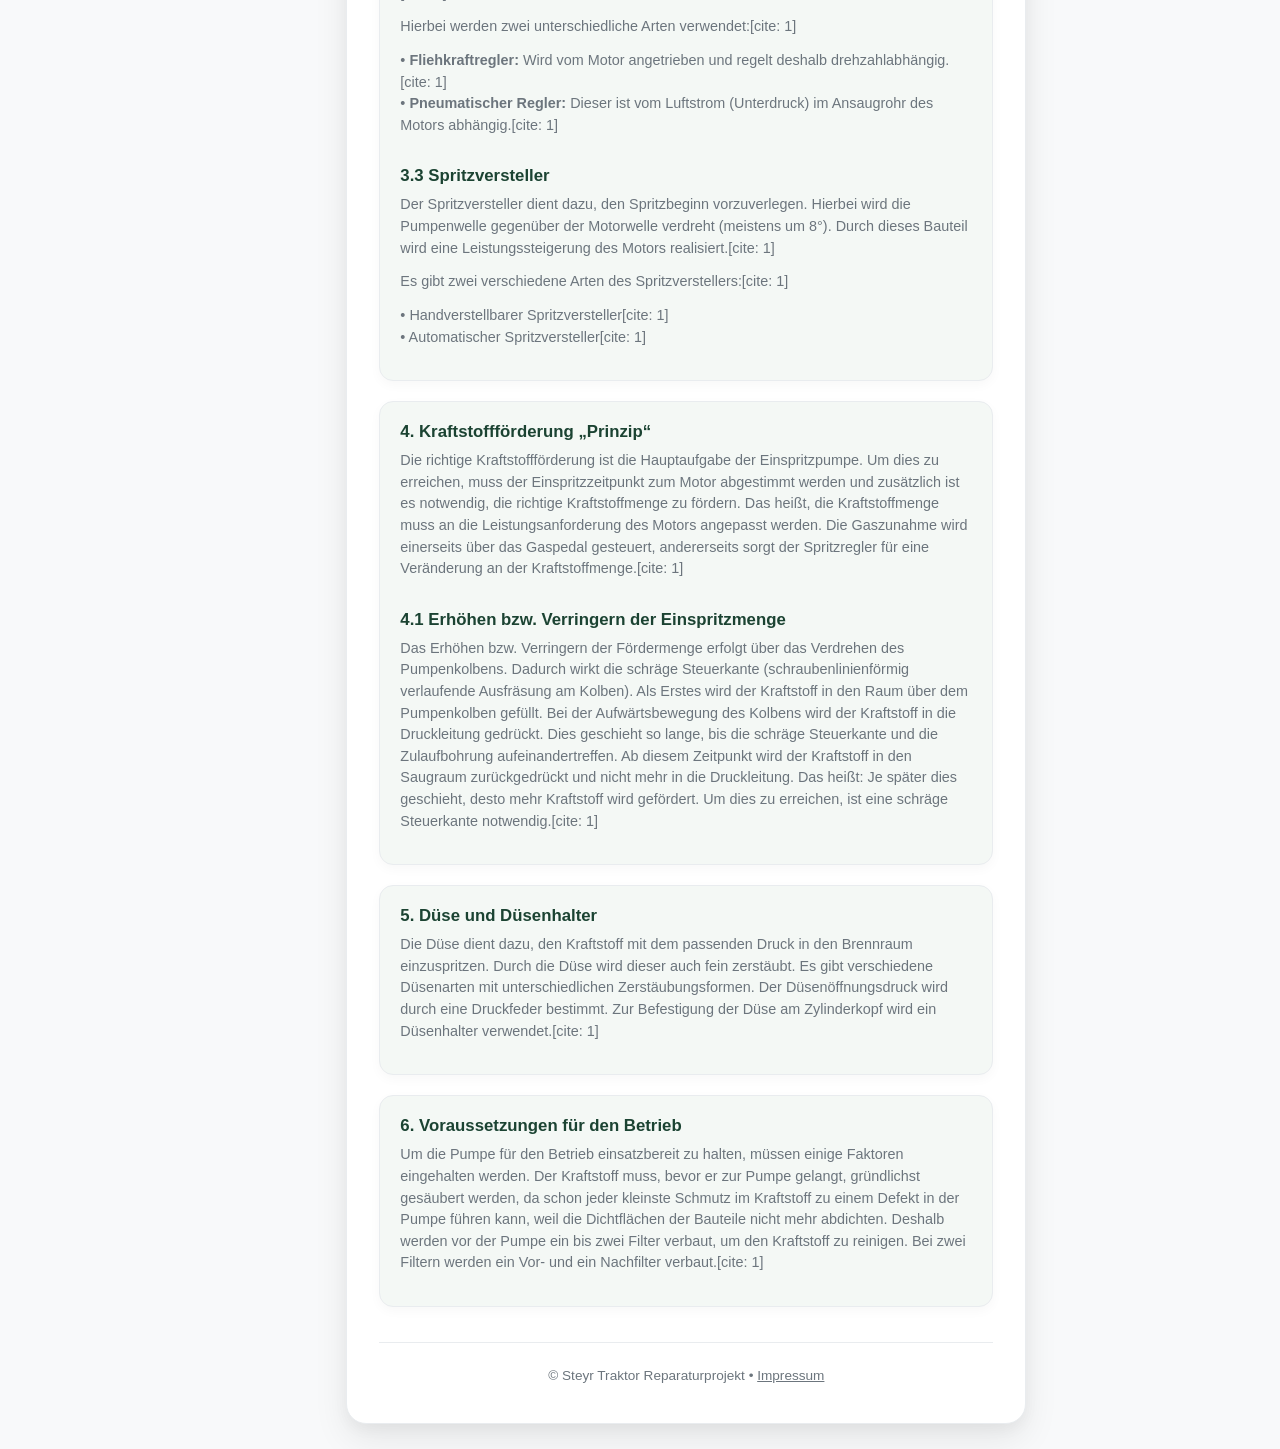
==== commit 1dcb861d: "Update Einspritzung.html" ====
--- a/Einspritzung.html
+++ b/Einspritzung.html
@@ -12,8 +12,8 @@
     </script>
 </head>
 <body>
-
-   
+<div
+    <a class="top-btn" onclick="history.back()">← Zurück</a>
     </div>
     <button id="theme-toggle" class="theme-toggle-btn">🌙 Dark Mode</button>
 
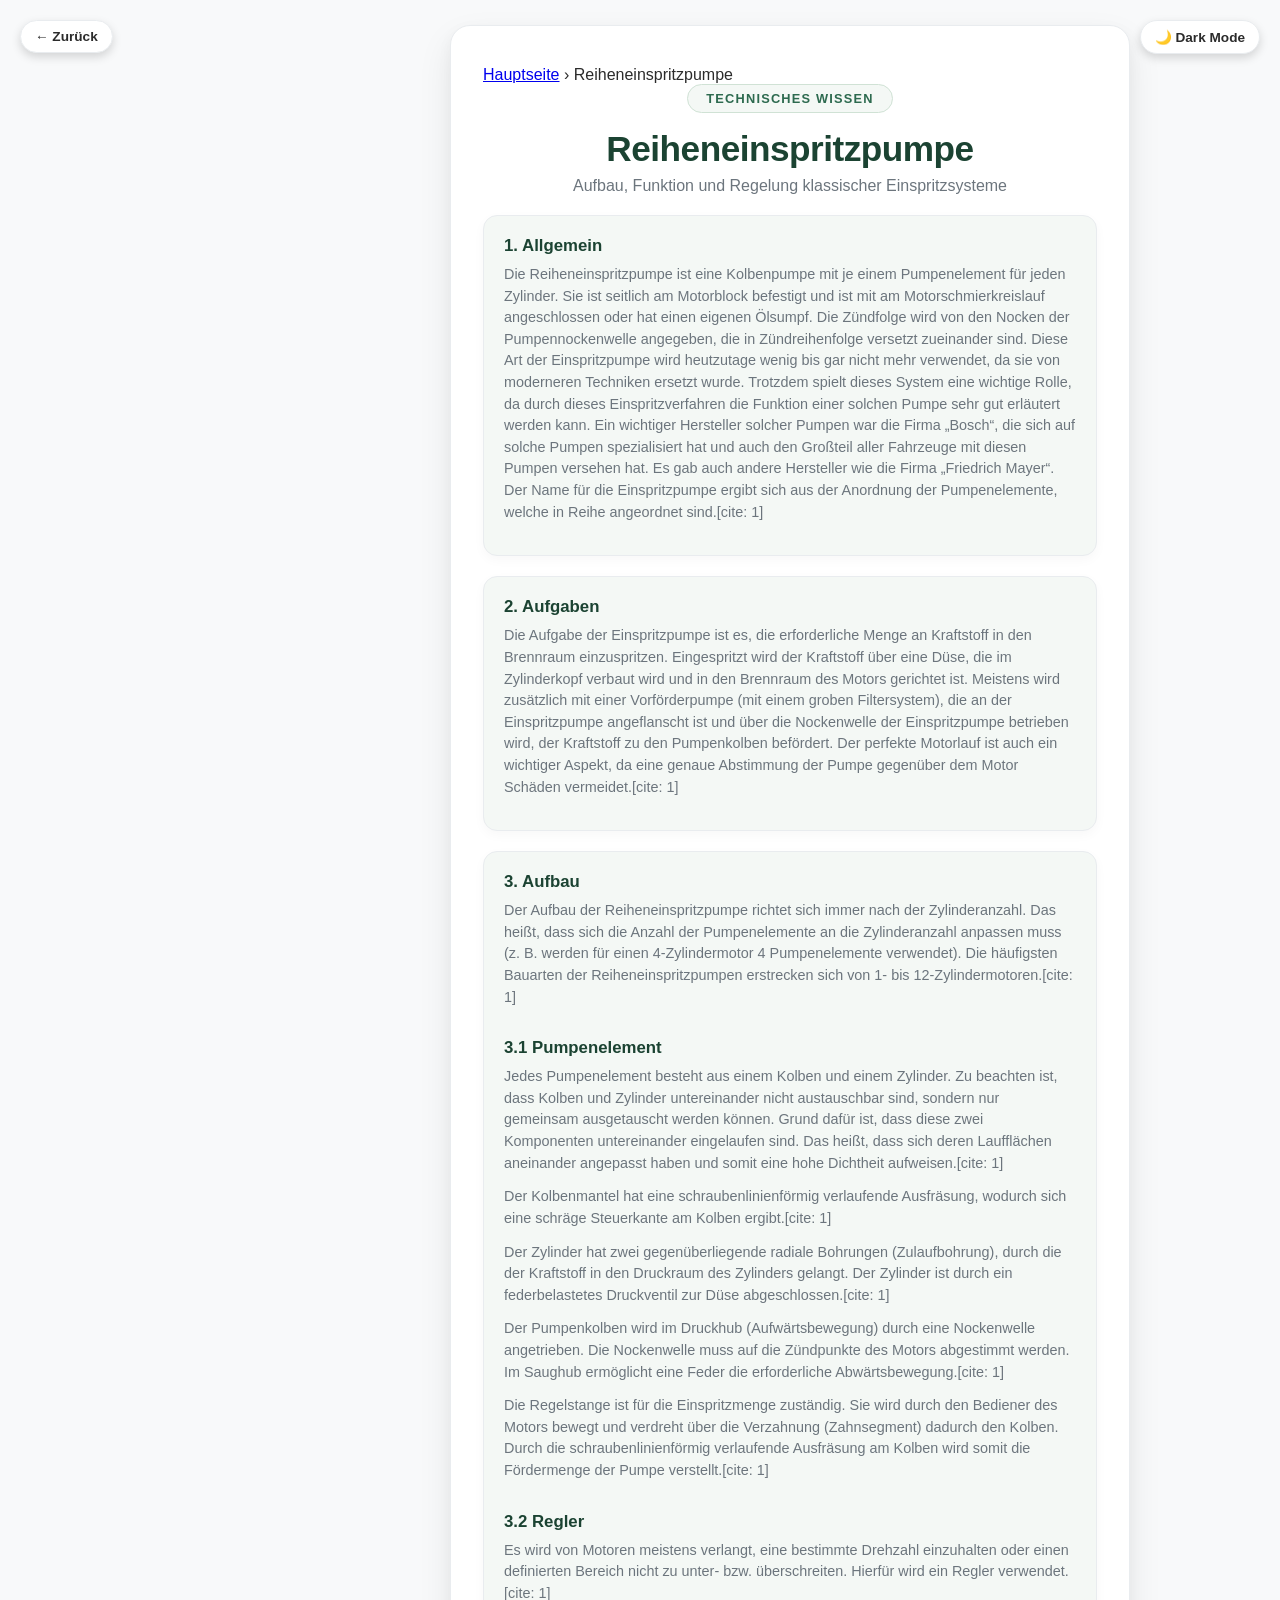
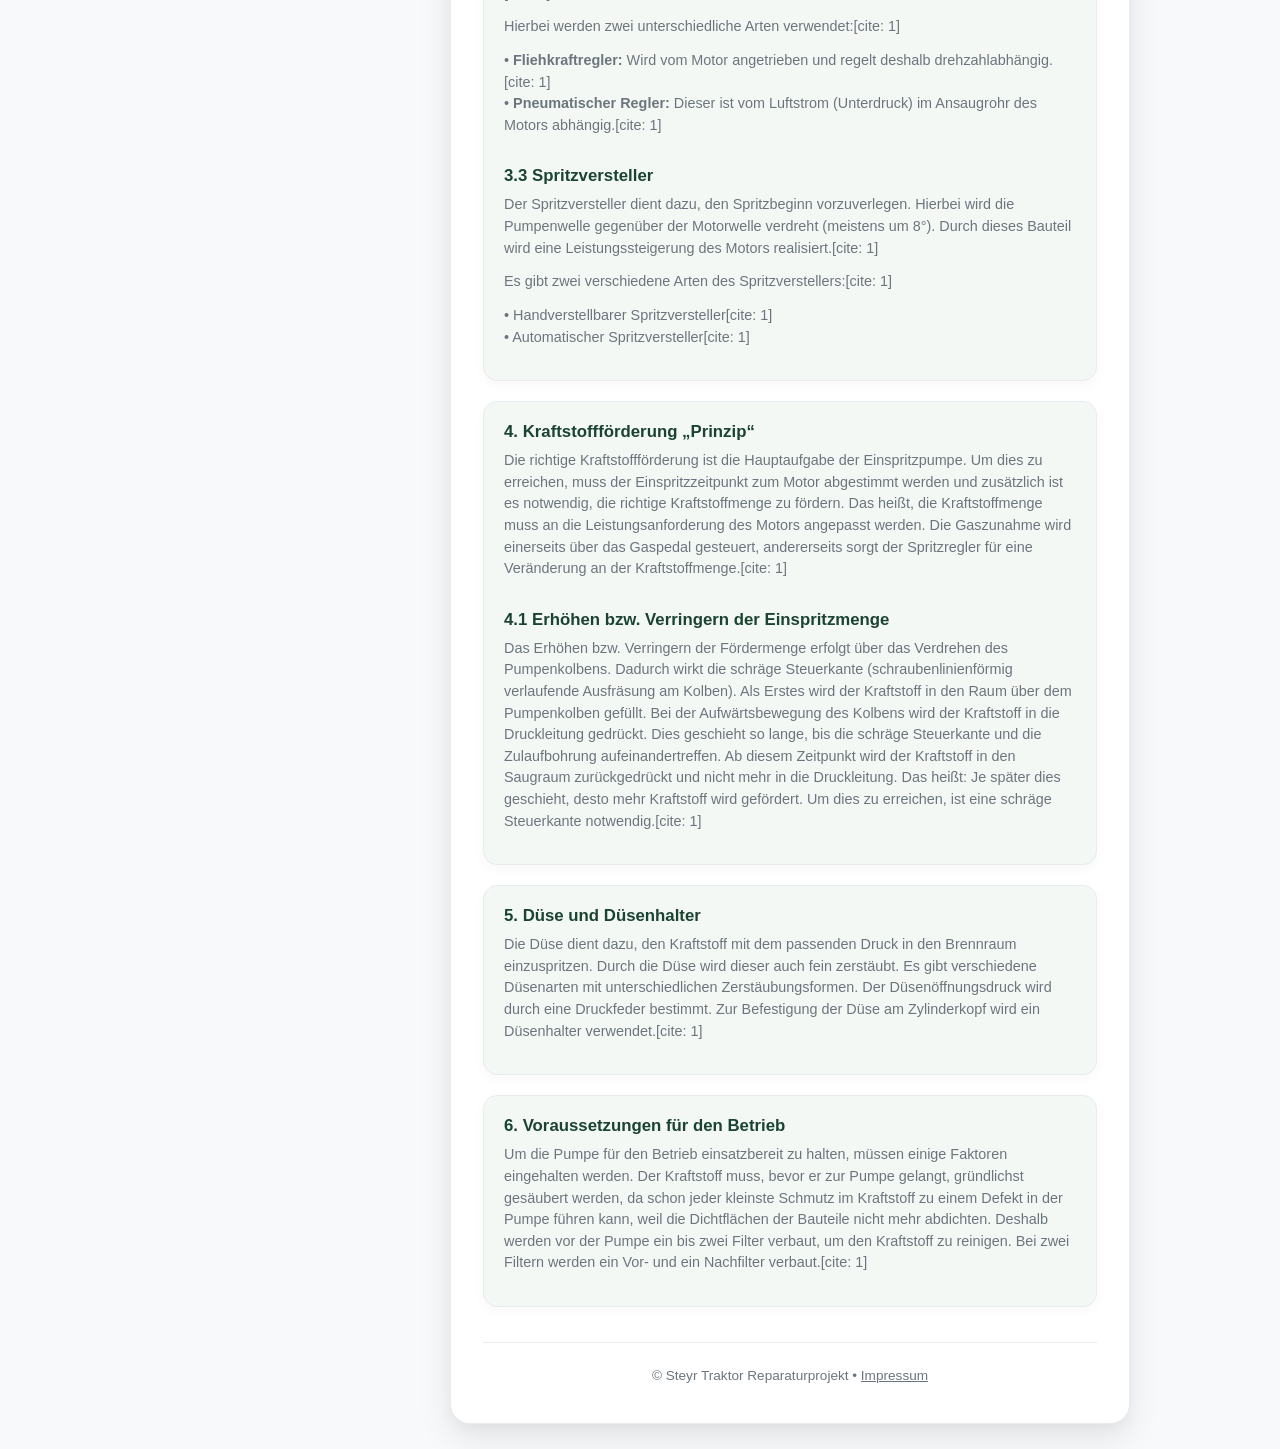
==== commit 7faf179f: "Update Einspritzung.html" ====
--- a/Einspritzung.html
+++ b/Einspritzung.html
@@ -12,9 +12,15 @@
     </script>
 </head>
 <body>
-<div
-    <a class="top-btn" onclick="history.back()">← Zurück</a>
+
+    <!-- Traktorregen Canvas Hintergrund -->
+    <canvas id="tractor-canvas"></canvas>
+
+    <!-- Navigation / Zurück-Button (Syntaxfehler korrigiert) -->
+    <div class="top-nav-buttons">
+        <a class="top-btn" onclick="history.back()" style="cursor: pointer;">← Zurück</a>
     </div>
+    
     <button id="theme-toggle" class="theme-toggle-btn">🌙 Dark Mode</button>
 
     <div class="container">
@@ -99,6 +105,7 @@
 
     </div>
 
+    <!-- Script für Dark Mode Toggle -->
     <script>
         const toggleBtn = document.getElementById('theme-toggle');
         if (localStorage.getItem('theme') === 'dark') {
@@ -113,5 +120,9 @@
             localStorage.setItem('theme', theme);
         });
     </script>
+
+    <!-- Einbindung des zentralen Scripts (z.B. für den Traktorregen) -->
+    <script src="script.js"></script>
+
 </body>
 </html>
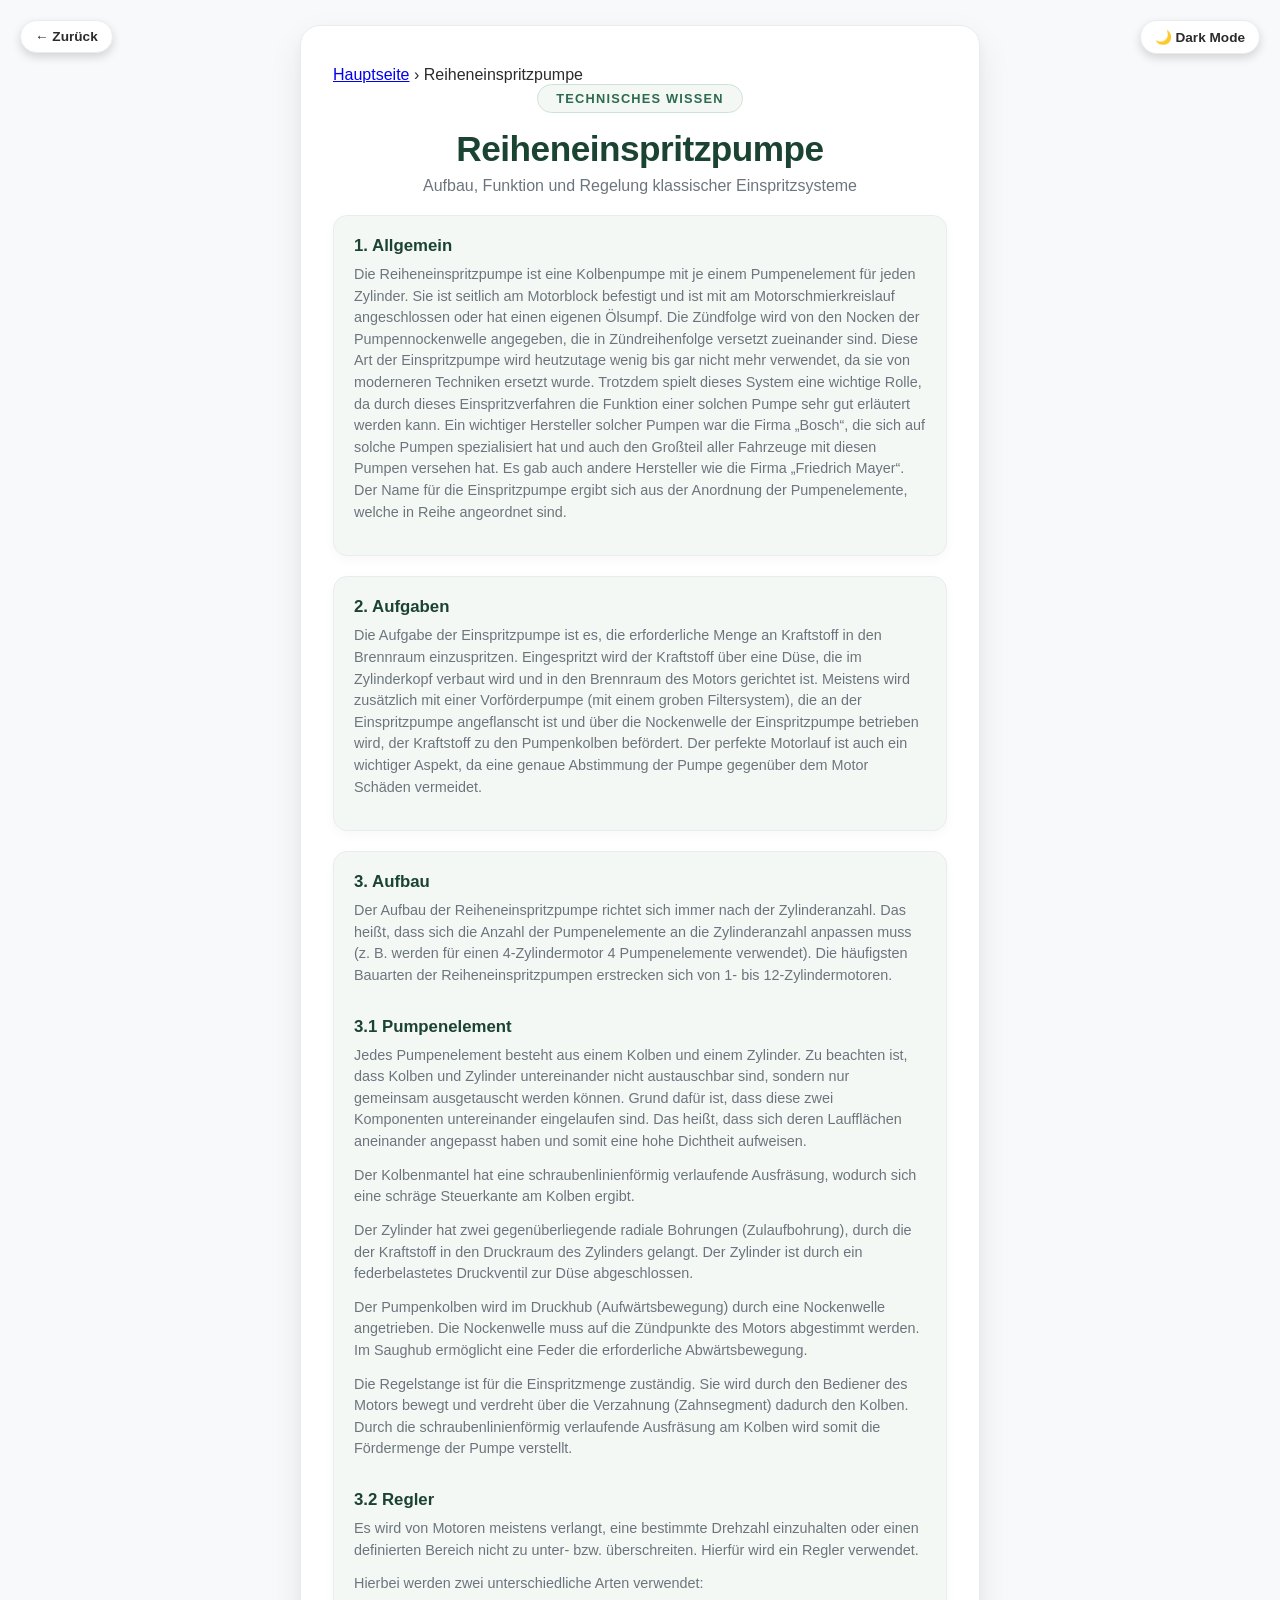
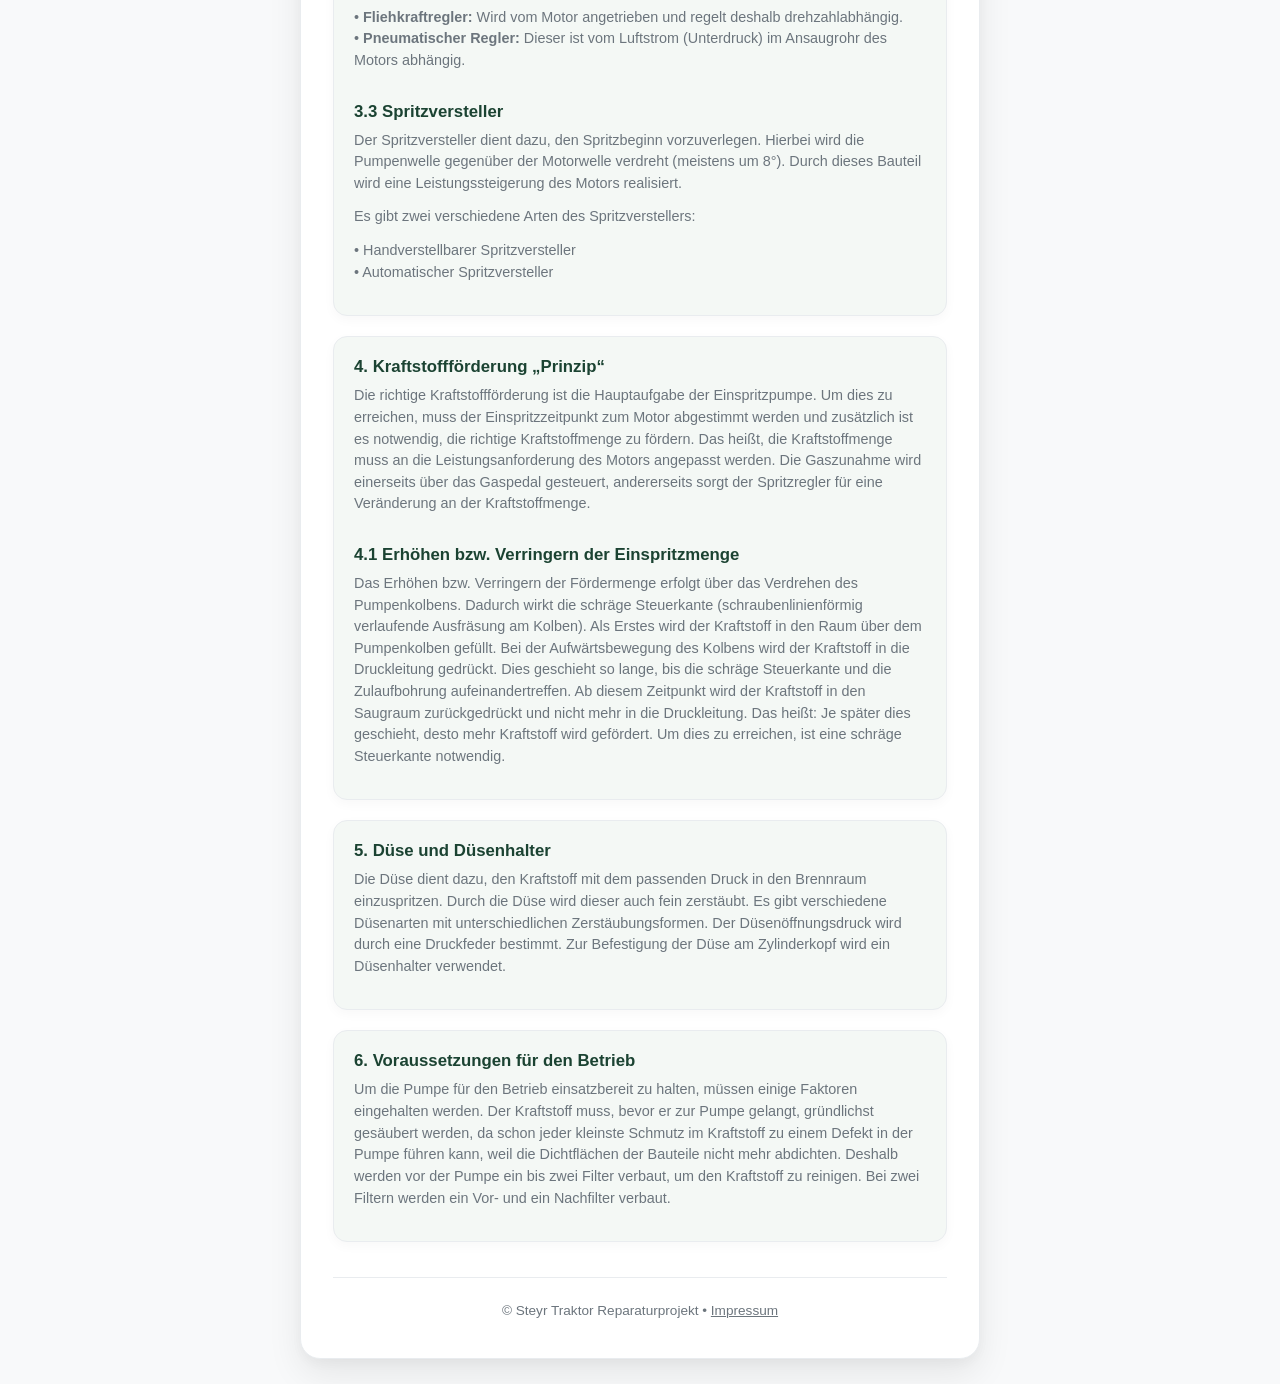
==== commit 53a536bb: "Update Einspritzung.html" ====
--- a/Einspritzung.html
+++ b/Einspritzung.html
@@ -13,16 +13,15 @@
 </head>
 <body>
 
-    <!-- Traktorregen Canvas Hintergrund -->
-    <canvas id="tractor-canvas"></canvas>
-
-    <!-- Navigation / Zurück-Button (Syntaxfehler korrigiert) -->
+    <!-- OBENE BUTTON-LEISTE -->
     <div class="top-nav-buttons">
         <a class="top-btn" onclick="history.back()" style="cursor: pointer;">← Zurück</a>
     </div>
-    
+
+    <!-- DARK MODE BUTTON -->
     <button id="theme-toggle" class="theme-toggle-btn">🌙 Dark Mode</button>
 
+    <!-- ZENTRALER HAUPT-CONTAINER -->
     <div class="container">
 
         <nav class="breadcrumb">
@@ -41,58 +40,58 @@
 
             <div class="step-card">
                 <h3>1. Allgemein</h3>
-                <p>Die Reiheneinspritzpumpe ist eine Kolbenpumpe mit je einem Pumpenelement für jeden Zylinder. Sie ist seitlich am Motorblock befestigt und ist mit am Motorschmierkreislauf angeschlossen oder hat einen eigenen Ölsumpf. Die Zündfolge wird von den Nocken der Pumpennockenwelle angegeben, die in Zündreihenfolge versetzt zueinander sind. Diese Art der Einspritzpumpe wird heutzutage wenig bis gar nicht mehr verwendet, da sie von moderneren Techniken ersetzt wurde. Trotzdem spielt dieses System eine wichtige Rolle, da durch dieses Einspritzverfahren die Funktion einer solchen Pumpe sehr gut erläutert werden kann. Ein wichtiger Hersteller solcher Pumpen war die Firma „Bosch“, die sich auf solche Pumpen spezialisiert hat und auch den Großteil aller Fahrzeuge mit diesen Pumpen versehen hat. Es gab auch andere Hersteller wie die Firma „Friedrich Mayer“. Der Name für die Einspritzpumpe ergibt sich aus der Anordnung der Pumpenelemente, welche in Reihe angeordnet sind.[cite: 1]</p>
+                <p>Die Reiheneinspritzpumpe ist eine Kolbenpumpe mit je einem Pumpenelement für jeden Zylinder. Sie ist seitlich am Motorblock befestigt und ist mit am Motorschmierkreislauf angeschlossen oder hat einen eigenen Ölsumpf. Die Zündfolge wird von den Nocken der Pumpennockenwelle angegeben, die in Zündreihenfolge versetzt zueinander sind. Diese Art der Einspritzpumpe wird heutzutage wenig bis gar nicht mehr verwendet, da sie von moderneren Techniken ersetzt wurde. Trotzdem spielt dieses System eine wichtige Rolle, da durch dieses Einspritzverfahren die Funktion einer solchen Pumpe sehr gut erläutert werden kann. Ein wichtiger Hersteller solcher Pumpen war die Firma „Bosch“, die sich auf solche Pumpen spezialisiert hat und auch den Großteil aller Fahrzeuge mit diesen Pumpen versehen hat. Es gab auch andere Hersteller wie die Firma „Friedrich Mayer“. Der Name für die Einspritzpumpe ergibt sich aus der Anordnung der Pumpenelemente, welche in Reihe angeordnet sind.</p>
             </div>
 
             <div class="step-card">
                 <h3>2. Aufgaben</h3>
-                <p>Die Aufgabe der Einspritzpumpe ist es, die erforderliche Menge an Kraftstoff in den Brennraum einzuspritzen. Eingespritzt wird der Kraftstoff über eine Düse, die im Zylinderkopf verbaut wird und in den Brennraum des Motors gerichtet ist. Meistens wird zusätzlich mit einer Vorförderpumpe (mit einem groben Filtersystem), die an der Einspritzpumpe angeflanscht ist und über die Nockenwelle der Einspritzpumpe betrieben wird, der Kraftstoff zu den Pumpenkolben befördert. Der perfekte Motorlauf ist auch ein wichtiger Aspekt, da eine genaue Abstimmung der Pumpe gegenüber dem Motor Schäden vermeidet.[cite: 1]</p>
+                <p>Die Aufgabe der Einspritzpumpe ist es, die erforderliche Menge an Kraftstoff in den Brennraum einzuspritzen. Eingespritzt wird der Kraftstoff über eine Düse, die im Zylinderkopf verbaut wird und in den Brennraum des Motors gerichtet ist. Meistens wird zusätzlich mit einer Vorförderpumpe (mit einem groben Filtersystem), die an der Einspritzpumpe angeflanscht ist und über die Nockenwelle der Einspritzpumpe betrieben wird, der Kraftstoff zu den Pumpenkolben befördert. Der perfekte Motorlauf ist auch ein wichtiger Aspekt, da eine genaue Abstimmung der Pumpe gegenüber dem Motor Schäden vermeidet.</p>
             </div>
 
             <div class="step-card">
                 <h3>3. Aufbau</h3>
-                <p>Der Aufbau der Reiheneinspritzpumpe richtet sich immer nach der Zylinderanzahl. Das heißt, dass sich die Anzahl der Pumpenelemente an die Zylinderanzahl anpassen muss (z. B. werden für einen 4-Zylindermotor 4 Pumpenelemente verwendet). Die häufigsten Bauarten der Reiheneinspritzpumpen erstrecken sich von 1- bis 12-Zylindermotoren.[cite: 1]</p>
+                <p>Der Aufbau der Reiheneinspritzpumpe richtet sich immer nach der Zylinderanzahl. Das heißt, dass sich die Anzahl der Pumpenelemente an die Zylinderanzahl anpassen muss (z. B. werden für einen 4-Zylindermotor 4 Pumpenelemente verwendet). Die häufigsten Bauarten der Reiheneinspritzpumpen erstrecken sich von 1- bis 12-Zylindermotoren.</p>
 
                 <br>
                 <h3>3.1 Pumpenelement</h3>
-                <p>Jedes Pumpenelement besteht aus einem Kolben und einem Zylinder. Zu beachten ist, dass Kolben und Zylinder untereinander nicht austauschbar sind, sondern nur gemeinsam ausgetauscht werden können. Grund dafür ist, dass diese zwei Komponenten untereinander eingelaufen sind. Das heißt, dass sich deren Laufflächen aneinander angepasst haben und somit eine hohe Dichtheit aufweisen.[cite: 1]</p>
-                <p>Der Kolbenmantel hat eine schraubenlinienförmig verlaufende Ausfräsung, wodurch sich eine schräge Steuerkante am Kolben ergibt.[cite: 1]</p>
-                <p>Der Zylinder hat zwei gegenüberliegende radiale Bohrungen (Zulaufbohrung), durch die der Kraftstoff in den Druckraum des Zylinders gelangt. Der Zylinder ist durch ein federbelastetes Druckventil zur Düse abgeschlossen.[cite: 1]</p>
-                <p>Der Pumpenkolben wird im Druckhub (Aufwärtsbewegung) durch eine Nockenwelle angetrieben. Die Nockenwelle muss auf die Zündpunkte des Motors abgestimmt werden. Im Saughub ermöglicht eine Feder die erforderliche Abwärtsbewegung.[cite: 1]</p>
-                <p>Die Regelstange ist für die Einspritzmenge zuständig. Sie wird durch den Bediener des Motors bewegt und verdreht über die Verzahnung (Zahnsegment) dadurch den Kolben. Durch die schraubenlinienförmig verlaufende Ausfräsung am Kolben wird somit die Fördermenge der Pumpe verstellt.[cite: 1]</p>
+                <p>Jedes Pumpenelement besteht aus einem Kolben und einem Zylinder. Zu beachten ist, dass Kolben und Zylinder untereinander nicht austauschbar sind, sondern nur gemeinsam ausgetauscht werden können. Grund dafür ist, dass diese zwei Komponenten untereinander eingelaufen sind. Das heißt, dass sich deren Laufflächen aneinander angepasst haben und somit eine hohe Dichtheit aufweisen.</p>
+                <p>Der Kolbenmantel hat eine schraubenlinienförmig verlaufende Ausfräsung, wodurch sich eine schräge Steuerkante am Kolben ergibt.</p>
+                <p>Der Zylinder hat zwei gegenüberliegende radiale Bohrungen (Zulaufbohrung), durch die der Kraftstoff in den Druckraum des Zylinders gelangt. Der Zylinder ist durch ein federbelastetes Druckventil zur Düse abgeschlossen.</p>
+                <p>Der Pumpenkolben wird im Druckhub (Aufwärtsbewegung) durch eine Nockenwelle angetrieben. Die Nockenwelle muss auf die Zündpunkte des Motors abgestimmt werden. Im Saughub ermöglicht eine Feder die erforderliche Abwärtsbewegung.</p>
+                <p>Die Regelstange ist für die Einspritzmenge zuständig. Sie wird durch den Bediener des Motors bewegt und verdreht über die Verzahnung (Zahnsegment) dadurch den Kolben. Durch die schraubenlinienförmig verlaufende Ausfräsung am Kolben wird somit die Fördermenge der Pumpe verstellt.</p>
 
                 <br>
                 <h3>3.2 Regler</h3>
-                <p>Es wird von Motoren meistens verlangt, eine bestimmte Drehzahl einzuhalten oder einen definierten Bereich nicht zu unter- bzw. überschreiten. Hierfür wird ein Regler verwendet.[cite: 1]</p>
-                <p>Hierbei werden zwei unterschiedliche Arten verwendet:[cite: 1]</p>
-                <p>• <strong>Fliehkraftregler:</strong> Wird vom Motor angetrieben und regelt deshalb drehzahlabhängig.[cite: 1]<br>
-                • <strong>Pneumatischer Regler:</strong> Dieser ist vom Luftstrom (Unterdruck) im Ansaugrohr des Motors abhängig.[cite: 1]</p>
+                <p>Es wird von Motoren meistens verlangt, eine bestimmte Drehzahl einzuhalten oder einen definierten Bereich nicht zu unter- bzw. überschreiten. Hierfür wird ein Regler verwendet.</p>
+                <p>Hierbei werden zwei unterschiedliche Arten verwendet:</p>
+                <p>• <strong>Fliehkraftregler:</strong> Wird vom Motor angetrieben und regelt deshalb drehzahlabhängig.<br>
+                • <strong>Pneumatischer Regler:</strong> Dieser ist vom Luftstrom (Unterdruck) im Ansaugrohr des Motors abhängig.</p>
 
                 <br>
                 <h3>3.3 Spritzversteller</h3>
-                <p>Der Spritzversteller dient dazu, den Spritzbeginn vorzuverlegen. Hierbei wird die Pumpenwelle gegenüber der Motorwelle verdreht (meistens um 8°). Durch dieses Bauteil wird eine Leistungssteigerung des Motors realisiert.[cite: 1]</p>
-                <p>Es gibt zwei verschiedene Arten des Spritzverstellers:[cite: 1]</p>
-                <p>• Handverstellbarer Spritzversteller[cite: 1]<br>
-                • Automatischer Spritzversteller[cite: 1]</p>
+                <p>Der Spritzversteller dient dazu, den Spritzbeginn vorzuverlegen. Hierbei wird die Pumpenwelle gegenüber der Motorwelle verdreht (meistens um 8°). Durch dieses Bauteil wird eine Leistungssteigerung des Motors realisiert.</p>
+                <p>Es gibt zwei verschiedene Arten des Spritzverstellers:</p>
+                <p>• Handverstellbarer Spritzversteller<br>
+                • Automatischer Spritzversteller</p>
             </div>
 
             <div class="step-card">
                 <h3>4. Kraftstoffförderung „Prinzip“</h3>
-                <p>Die richtige Kraftstoffförderung ist die Hauptaufgabe der Einspritzpumpe. Um dies zu erreichen, muss der Einspritzzeitpunkt zum Motor abgestimmt werden und zusätzlich ist es notwendig, die richtige Kraftstoffmenge zu fördern. Das heißt, die Kraftstoffmenge muss an die Leistungsanforderung des Motors angepasst werden. Die Gaszunahme wird einerseits über das Gaspedal gesteuert, andererseits sorgt der Spritzregler für eine Veränderung an der Kraftstoffmenge.[cite: 1]</p>
+                <p>Die richtige Kraftstoffförderung ist die Hauptaufgabe der Einspritzpumpe. Um dies zu erreichen, muss der Einspritzzeitpunkt zum Motor abgestimmt werden und zusätzlich ist es notwendig, die richtige Kraftstoffmenge zu fördern. Das heißt, die Kraftstoffmenge muss an die Leistungsanforderung des Motors angepasst werden. Die Gaszunahme wird einerseits über das Gaspedal gesteuert, andererseits sorgt der Spritzregler für eine Veränderung an der Kraftstoffmenge.</p>
 
                 <br>
                 <h3>4.1 Erhöhen bzw. Verringern der Einspritzmenge</h3>
-                <p>Das Erhöhen bzw. Verringern der Fördermenge erfolgt über das Verdrehen des Pumpenkolbens. Dadurch wirkt die schräge Steuerkante (schraubenlinienförmig verlaufende Ausfräsung am Kolben). Als Erstes wird der Kraftstoff in den Raum über dem Pumpenkolben gefüllt. Bei der Aufwärtsbewegung des Kolbens wird der Kraftstoff in die Druckleitung gedrückt. Dies geschieht so lange, bis die schräge Steuerkante und die Zulaufbohrung aufeinandertreffen. Ab diesem Zeitpunkt wird der Kraftstoff in den Saugraum zurückgedrückt und nicht mehr in die Druckleitung. Das heißt: Je später dies geschieht, desto mehr Kraftstoff wird gefördert. Um dies zu erreichen, ist eine schräge Steuerkante notwendig.[cite: 1]</p>
+                <p>Das Erhöhen bzw. Verringern der Fördermenge erfolgt über das Verdrehen des Pumpenkolbens. Dadurch wirkt die schräge Steuerkante (schraubenlinienförmig verlaufende Ausfräsung am Kolben). Als Erstes wird der Kraftstoff in den Raum über dem Pumpenkolben gefüllt. Bei der Aufwärtsbewegung des Kolbens wird der Kraftstoff in die Druckleitung gedrückt. Dies geschieht so lange, bis die schräge Steuerkante und die Zulaufbohrung aufeinandertreffen. Ab diesem Zeitpunkt wird der Kraftstoff in den Saugraum zurückgedrückt und nicht mehr in die Druckleitung. Das heißt: Je später dies geschieht, desto mehr Kraftstoff wird gefördert. Um dies zu erreichen, ist eine schräge Steuerkante notwendig.</p>
             </div>
 
             <div class="step-card">
                 <h3>5. Düse und Düsenhalter</h3>
-                <p>Die Düse dient dazu, den Kraftstoff mit dem passenden Druck in den Brennraum einzuspritzen. Durch die Düse wird dieser auch fein zerstäubt. Es gibt verschiedene Düsenarten mit unterschiedlichen Zerstäubungsformen. Der Düsenöffnungsdruck wird durch eine Druckfeder bestimmt. Zur Befestigung der Düse am Zylinderkopf wird ein Düsenhalter verwendet.[cite: 1]</p>
+                <p>Die Düse dient dazu, den Kraftstoff mit dem passenden Druck in den Brennraum einzuspritzen. Durch die Düse wird dieser auch fein zerstäubt. Es gibt verschiedene Düsenarten mit unterschiedlichen Zerstäubungsformen. Der Düsenöffnungsdruck wird durch eine Druckfeder bestimmt. Zur Befestigung der Düse am Zylinderkopf wird ein Düsenhalter verwendet.</p>
             </div>
 
             <div class="step-card">
                 <h3>6. Voraussetzungen für den Betrieb</h3>
-                <p>Um die Pumpe für den Betrieb einsatzbereit zu halten, müssen einige Faktoren eingehalten werden. Der Kraftstoff muss, bevor er zur Pumpe gelangt, gründlichst gesäubert werden, da schon jeder kleinste Schmutz im Kraftstoff zu einem Defekt in der Pumpe führen kann, weil die Dichtflächen der Bauteile nicht mehr abdichten. Deshalb werden vor der Pumpe ein bis zwei Filter verbaut, um den Kraftstoff zu reinigen. Bei zwei Filtern werden ein Vor- und ein Nachfilter verbaut.[cite: 1]</p>
+                <p>Um die Pumpe für den Betrieb einsatzbereit zu halten, müssen einige Faktoren eingehalten werden. Der Kraftstoff muss, bevor er zur Pumpe gelangt, gründlichst gesäubert werden, da schon jeder kleinste Schmutz im Kraftstoff zu einem Defekt in der Pumpe führen kann, weil die Dichtflächen der Bauteile nicht mehr abdichten. Deshalb werden vor der Pumpe ein bis zwei Filter verbaut, um den Kraftstoff zu reinigen. Bei zwei Filtern werden ein Vor- und ein Nachfilter verbaut.</p>
             </div>
 
         </div>
@@ -105,8 +104,17 @@
 
     </div>
 
-    <!-- Script für Dark Mode Toggle -->
+    <!-- LIGHTBOX OVERLAY FOR IMAGES -->
+    <div id="lightbox" class="lightbox" onclick="closeLightbox()">
+        <img id="lightbox-img" src="[data-uri]" alt="Vergrößerte Ansicht">
+    </div>
+
+    <!-- STEYR RAIN CONTAINER -->
+    <div id="steyr-rain" class="steyr-rain"></div>
+
+    <!-- SCRIPT FÜR THEME & TRAKTOR-REGEN -->
     <script>
+        // Dark Mode Toggle
         const toggleBtn = document.getElementById('theme-toggle');
         if (localStorage.getItem('theme') === 'dark') {
             document.body.classList.add('dark-mode');
@@ -119,10 +127,20 @@
             toggleBtn.textContent = theme === 'dark' ? '☀️ Light Mode' : '🌙 Dark Mode';
             localStorage.setItem('theme', theme);
         });
+
+        // Traktor-Regen
+        const rainContainer = document.getElementById('steyr-rain');
+        if (rainContainer) {
+            for (let i = 0; i < 15; i++) {
+                let drop = document.createElement('div');
+                drop.className = 'steyr-drop';
+                drop.innerText = '🚜';
+                drop.style.left = Math.random() * 100 + 'vw';
+                drop.style.animationDuration = (Math.random() * 3 + 4) + 's';
+                drop.style.animationDelay = Math.random() * 5 + 's';
+                rainContainer.appendChild(drop);
+            }
+        }
     </script>
-
-    <!-- Einbindung des zentralen Scripts (z.B. für den Traktorregen) -->
-    <script src="script.js"></script>
-
 </body>
 </html>
